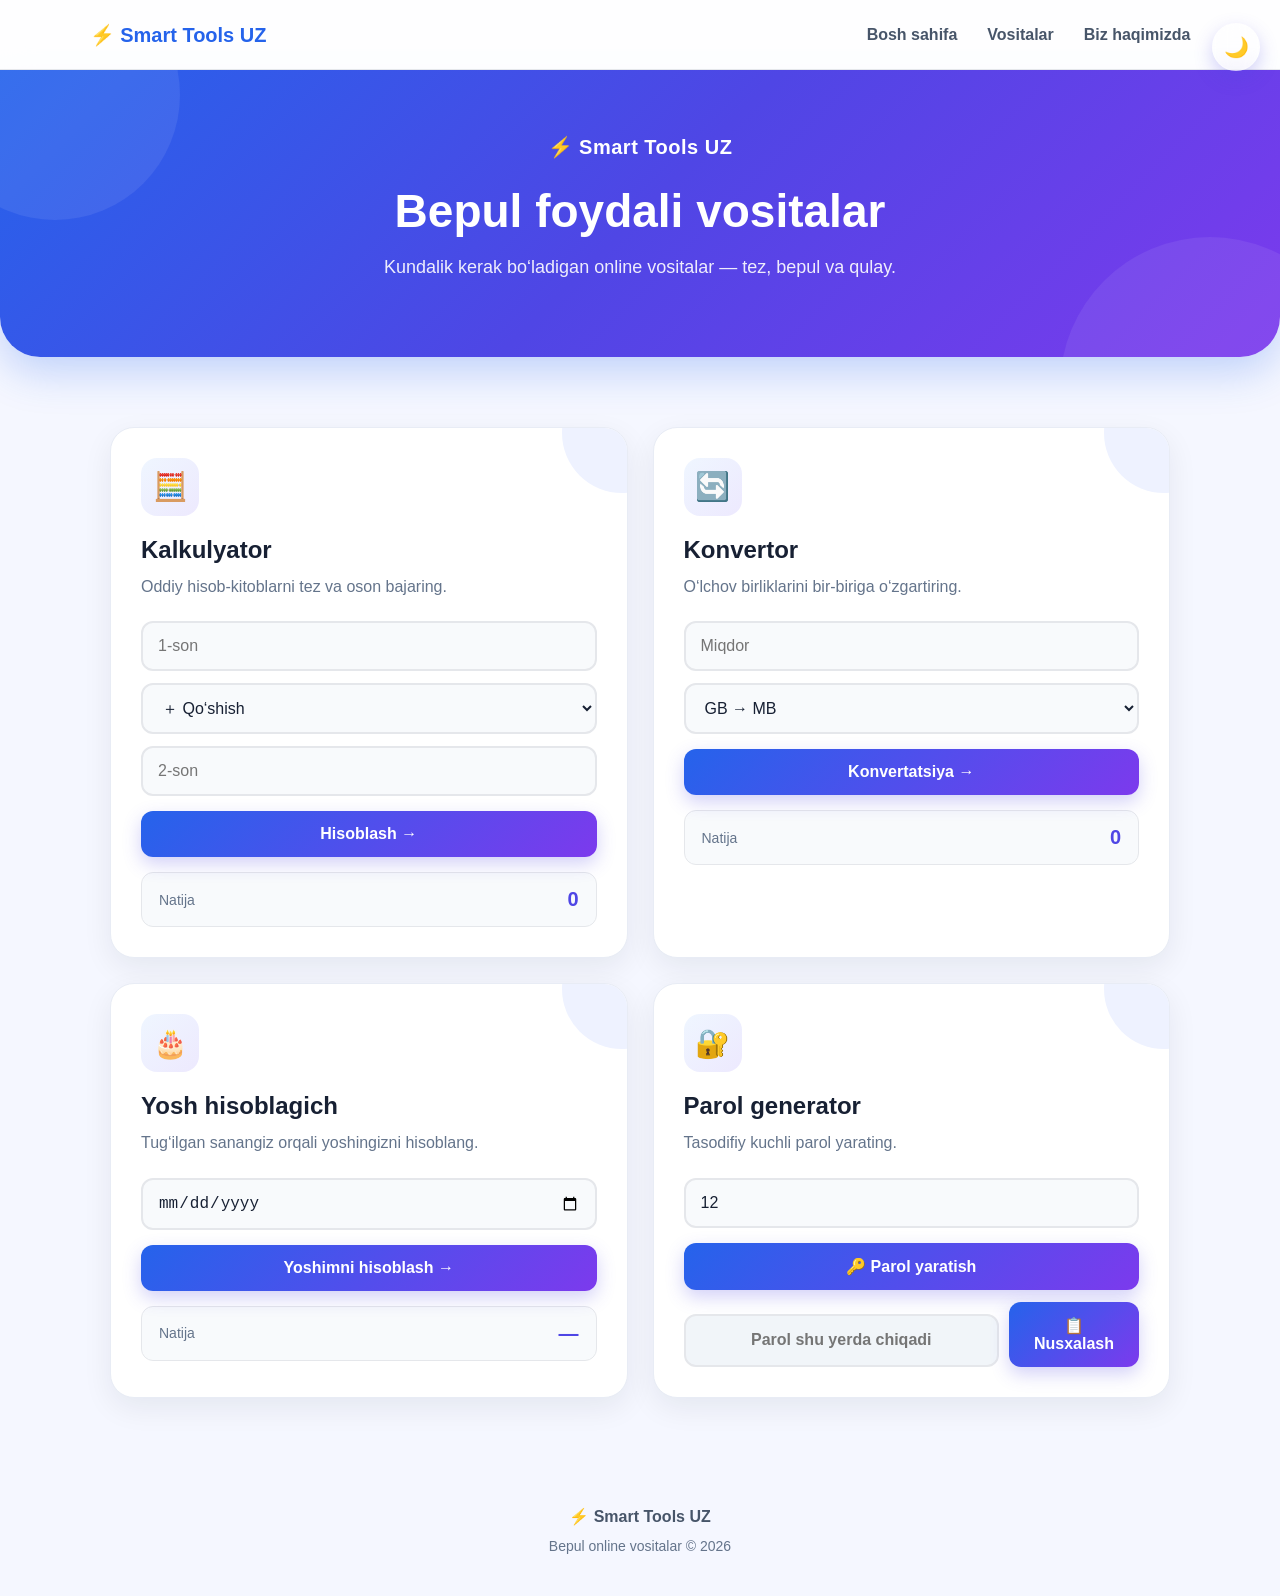
==== index.html @ cfdf9a71 "Add files via upload" ====
<!DOCTYPE html>
<html lang="uz">
<head>
    <meta charset="UTF-8">
    <meta name="viewport" content="width=device-width, initial-scale=1.0">

    <title>Smart Tools UZ — Bepul Online Vositalar</title>
    <meta name="description"
      content="Smart Tools UZ — bepul kalkulyator, konvertor, yosh hisoblagich va parol generatori.">

<meta name="keywords"
      content="kalkulyator, konvertor, yosh hisoblagich, parol generator, online tools, Smart Tools UZ">

<meta name="author"
      content="Smart Tools UZ">

<meta name="robots"
      content="index, follow">

<link rel="canonical"
      href="https://sardorbek29092010-lgtm.github.io/smart-tools-uz/">

    <meta name="description"
          content="Smart Tools UZ — kalkulyator, konvertor, yosh hisoblagich va parol generatori. Barcha bepul vositalar bir joyda.">

    <link rel="stylesheet" href="./style.css">
</head>

<body>
    <button class="theme-btn" onclick="darkMode()">
    🌙
</button>
    <nav class="navbar">
    <div class="nav-logo">⚡ Smart Tools UZ</div>

    <div class="nav-links">
        <a href="#bosh">Bosh sahifa</a>
        <a href="#vositalar">Vositalar</a>
        <a href="#haqida">Biz haqimizda</a>
    </div>
</nav>
    <!-- HEADER -->
    <header id="bosh">
        <div class="header-content">

            <div class="logo">⚡ Smart Tools UZ</div>

            <h1>Bepul foydali vositalar</h1>

            <p>
                Kundalik kerak bo‘ladigan online vositalar —
                tez, bepul va qulay.
            </p>

        </div>
    </header>


    <!-- ASOSIY QISM -->
    <main>

        <section class="tools"  id="vositalar">

            <!-- KALKULYATOR -->
            <div class="tool">

                <div class="tool-icon">🧮</div>

                <h2>Kalkulyator</h2>

                <p>
                    Oddiy hisob-kitoblarni tez va oson bajaring.
                </p>

                <div class="tool-body">

                    <input
                        type="number"
                        id="son1"
                        placeholder="1-son"
                    >

                    <select id="amal">
                        <option value="+">＋ Qo‘shish</option>
                        <option value="-">− Ayirish</option>
                        <option value="*">× Ko‘paytirish</option>
                        <option value="/">÷ Bo‘lish</option>
                    </select>

                    <input
                        type="number"
                        id="son2"
                        placeholder="2-son"
                    >

                    <button onclick="hisobla()">
                        Hisoblash →
                    </button>

                    <div class="result">
                        <span>Natija</span>
                        <strong id="natija">0</strong>
                    </div>

                </div>

            </div>


            <!-- KONVERTOR -->
            <div class="tool">

                <div class="tool-icon">🔄</div>

                <h2>Konvertor</h2>

                <p>
                    O‘lchov birliklarini bir-biriga o‘zgartiring.
                </p>

                <div class="tool-body">

                    <input
                        type="number"
                        id="miqdor"
                        placeholder="Miqdor"
                    >

                    <select id="birlik">
                        <option value="gbmb">GB → MB</option>
                        <option value="mbgb">MB → GB</option>
                        <option value="kggram">KG → Gram</option>
                        <option value="gramkg">Gram → KG</option>
                    </select>

                    <button onclick="konvertor()">
                        Konvertatsiya →
                    </button>

                    <div class="result">
                        <span>Natija</span>
                        <strong id="konvertorNatija">0</strong>
                    </div>

                </div>

            </div>


            <!-- YOSH HISOBLAGICH -->
            <div class="tool">

                <div class="tool-icon">🎂</div>

                <h2>Yosh hisoblagich</h2>

                <p>
                    Tug‘ilgan sanangiz orqali yoshingizni hisoblang.
                </p>

                <div class="tool-body">

                    <input
                        type="date"
                        id="tugilganSana"
                    >

                    <button onclick="yoshHisobla()">
                        Yoshimni hisoblash →
                    </button>

                    <div class="result">
                        <span>Natija</span>
                        <strong id="yoshNatija">—</strong>
                    </div>

                </div>

            </div>


            <!-- PAROL GENERATOR -->
            <div class="tool">

                <div class="tool-icon">🔐</div>

                <h2>Parol generator</h2>

                <p>
                    Tasodifiy kuchli parol yarating.
                </p>

                <div class="tool-body">

                    <input
                        type="number"
                        id="parolUzunligi"
                        value="12"
                        min="6"
                        max="30"
                        placeholder="Parol uzunligi"
                    >

                    <button onclick="parolYarat()">
                        🔑 Parol yaratish
                    </button>

                   <div class="password-box">
    <input
        type="text"
        id="parolNatija"
        readonly
        placeholder="Parol shu yerda chiqadi"
    >

    <button onclick="parolNusxala()">
        📋 Nusxalash
    </button>
</div> 

                </div>

            </div>

        </section>

    </main>


    <!-- FOOTER -->
    <footer id="haqida">

        <p>⚡ Smart Tools UZ</p>

        <span>
            Bepul online vositalar © 2026
        </span>

    </footer>


    <script src="script.js"></script>

</body>
</html>
---- style.css ----
* {
    margin: 0;
    padding: 0;
    box-sizing: border-box;
}

body {
    font-family: Arial, sans-serif;
    background: #f5f7ff;
    color: #172033;
    min-height: 100vh;
}

/* ================= HEADER ================= */

header {
    position: relative;
    overflow: hidden;

    text-align: center;
    padding: 65px 20px 75px;

    color: white;

    background: linear-gradient(
        135deg,
        #2563eb,
        #4f46e5,
        #7c3aed
    );

    border-radius: 0 0 40px 40px;

    box-shadow: 0 15px 40px rgba(37, 99, 235, 0.25);
}

header::before {
    content: "";
    position: absolute;

    width: 250px;
    height: 250px;

    background: rgba(255, 255, 255, 0.08);

    border-radius: 50%;

    top: -100px;
    left: -70px;
}

header::after {
    content: "";
    position: absolute;

    width: 300px;
    height: 300px;

    background: rgba(255, 255, 255, 0.07);

    border-radius: 50%;

    bottom: -180px;
    right: -80px;
}

.header-content {
    position: relative;
    z-index: 2;

    max-width: 800px;
    margin: auto;
}

.logo {
    font-size: 20px;
    font-weight: bold;

    margin-bottom: 25px;

    letter-spacing: 0.5px;
}

header h1 {
    font-size: 46px;
    margin-bottom: 15px;
}

header p {
    font-size: 18px;
    line-height: 1.6;

    opacity: 0.9;
}

/* ================= TOOLS ================= */

.tools {
    max-width: 1100px;

    margin: 50px auto;

    padding: 20px;

    display: grid;

    grid-template-columns: repeat(2, 1fr);

    gap: 25px;
}

/* ================= CARD ================= */

.tool {
    position: relative;

    background: white;

    padding: 30px;

    border-radius: 24px;

    border: 1px solid #e8ecf5;

    box-shadow: 0 10px 30px rgba(15, 23, 42, 0.07);

    transition:
        transform 0.3s ease,
        box-shadow 0.3s ease;

    overflow: hidden;
}

.tool::before {
    content: "";

    position: absolute;

    width: 120px;
    height: 120px;

    background: #eef2ff;

    border-radius: 50%;

    top: -55px;
    right: -55px;

    transition: 0.3s;
}

.tool:hover {
    transform: translateY(-8px);

    box-shadow:
        0 20px 45px rgba(37, 99, 235, 0.14);
}

.tool:hover::before {
    transform: scale(1.5);
}

/* ================= ICON ================= */

.tool-icon {
    position: relative;
    z-index: 2;

    width: 58px;
    height: 58px;

    display: flex;
    align-items: center;
    justify-content: center;

    background: linear-gradient(
        135deg,
        #eff6ff,
        #ede9fe
    );

    border-radius: 16px;

    font-size: 28px;

    margin-bottom: 20px;
}

/* ================= TEXT ================= */

.tool h2 {
    position: relative;
    z-index: 2;

    font-size: 24px;

    margin-bottom: 10px;
}

.tool p {
    position: relative;
    z-index: 2;

    color: #64748b;

    line-height: 1.6;

    margin-bottom: 22px;
}

/* ================= INPUT ================= */

.tool-body {
    position: relative;
    z-index: 2;
}

input,
select {
    width: 100%;

    padding: 14px 15px;

    margin-bottom: 12px;

    border: 2px solid #e5e7eb;

    border-radius: 12px;

    background: #f8fafc;

    color: #172033;

    font-size: 16px;

    outline: none;

    transition: 0.2s;
}

input:hover,
select:hover {
    border-color: #c7d2fe;
}

input:focus,
select:focus {
    background: white;

    border-color: #4f46e5;

    box-shadow:
        0 0 0 4px rgba(79, 70, 229, 0.1);
}

/* ================= BUTTON ================= */

button {
    width: 100%;

    border: none;

    padding: 14px 20px;

    margin-top: 3px;

    border-radius: 12px;

    background: linear-gradient(
        135deg,
        #2563eb,
        #7c3aed
    );

    color: white;

    font-size: 16px;

    font-weight: bold;

    cursor: pointer;

    box-shadow:
        0 7px 18px rgba(79, 70, 229, 0.25);

    transition: 0.2s;
}

button:hover {
    transform: translateY(-2px);

    box-shadow:
        0 10px 25px rgba(79, 70, 229, 0.35);
}

button:active {
    transform: scale(0.98);
}

/* ================= RESULT ================= */

.result {
    display: flex;

    align-items: center;
    justify-content: space-between;

    margin-top: 15px;

    padding: 15px 17px;

    background: #f8fafc;

    border: 1px solid #e5e7eb;

    border-radius: 12px;
}

.result span {
    color: #64748b;

    font-size: 14px;
}

.result strong {
    color: #4f46e5;

    font-size: 20px;

    word-break: break-word;
}

/* ================= PASSWORD ================= */

#parolNatija {
    margin-top: 12px;

    background: #f1f5f9;

    font-weight: bold;

    color: #4f46e5;

    text-align: center;
}

/* ================= FOOTER ================= */

footer {
    text-align: center;

    padding: 35px 20px;

    color: #64748b;

    line-height: 1.8;
}

footer p {
    font-weight: bold;

    color: #475569;
}

footer span {
    font-size: 14px;
}

/* ================= MOBILE ================= */

@media (max-width: 700px) {

    header {
        padding: 50px 18px 60px;

        border-radius: 0 0 30px 30px;
    }

    header h1 {
        font-size: 31px;
    }

    header p {
        font-size: 16px;
    }

    .logo {
        font-size: 18px;
    }

    .tools {
        grid-template-columns: 1fr;

        margin: 25px auto;

        padding: 12px;

        gap: 18px;
    }

    .tool {
        padding: 23px;

        border-radius: 20px;
    }

    .tool h2 {
        font-size: 21px;
    }

    .tool-icon {
        width: 52px;
        height: 52px;

        font-size: 25px;
    }

    footer {
        padding: 25px 15px;
    }
}

/* ================= SMALL PHONE ================= */

@media (max-width: 400px) {

    header h1 {
        font-size: 27px;
    }

    header p {
        font-size: 15px;
    }

    .tool {
        padding: 19px;
    }
}

/* 🌙 DARK MODE */

.theme-btn {
    position: fixed;
    top: 20px;
    right: 20px;

    width: 48px;
    height: 48px;

    padding: 0;

    border-radius: 50%;

    background: rgba(255, 255, 255, 0.2);

    backdrop-filter: blur(10px);

    border: 1px solid rgba(255, 255, 255, 0.3);

    font-size: 20px;

    z-index: 1000;
}

.theme-btn:hover {
    transform: rotate(15deg) scale(1.05);
}

body.dark {
    background: #0f172a;
    color: #f8fafc;
}

body.dark .tool {
    background: #1e293b;
    border-color: #334155;
}

body.dark .tool p {
    color: #94a3b8;
}

body.dark input,
body.dark select {
    background: #0f172a;
    color: white;
    border-color: #475569;
}

body.dark .result {
    background: #0f172a;
    border-color: #334155;
}

body.dark footer {
    color: #94a3b8;
}

body.dark footer p {
    color: #cbd5e1;
}


.password-box {
    display: flex;
    gap: 10px;
    margin-top: 12px;
}

.password-box input {
    margin-bottom: 0;
}

.password-box button {
    width: auto;
    min-width: 130px;
    margin-top: 0;
}

@media (max-width: 600px) {
    .password-box {
        flex-direction: column;
    }

    .password-box button {
        width: 100%;
    }
}


/* ================= NAVBAR ================= */

.navbar {
    position: sticky;
    top: 0;
    z-index: 999;

    height: 70px;

    display: flex;
    align-items: center;
    justify-content: space-between;

    padding: 0 7%;

    background: rgba(255, 255, 255, 0.85);

    backdrop-filter: blur(15px);

    border-bottom: 1px solid #e5e7eb;
}

.nav-logo {
    font-size: 20px;
    font-weight: bold;

    color: #2563eb;
}

.nav-links {
    display: flex;
    gap: 30px;
}

.nav-links a {
    color: #475569;

    text-decoration: none;

    font-weight: 600;

    transition: 0.2s;
}

.nav-links a:hover {
    color: #4f46e5;
}

/* DARK NAVBAR */

body.dark .navbar {
    background: rgba(15, 23, 42, 0.9);

    border-color: #334155;
}

body.dark .nav-links a {
    color: #cbd5e1;
}

body.dark .nav-links a:hover {
    color: white;
}

/* 📱 TELEFON */

@media (max-width: 600px) {

    .navbar {
        height: auto;

        padding: 15px;

        flex-direction: column;

        gap: 12px;
    }

    .nav-links {
        width: 100%;

        justify-content: center;

        gap: 15px;
    }

    .nav-links a {
        font-size: 13px;
    }
}
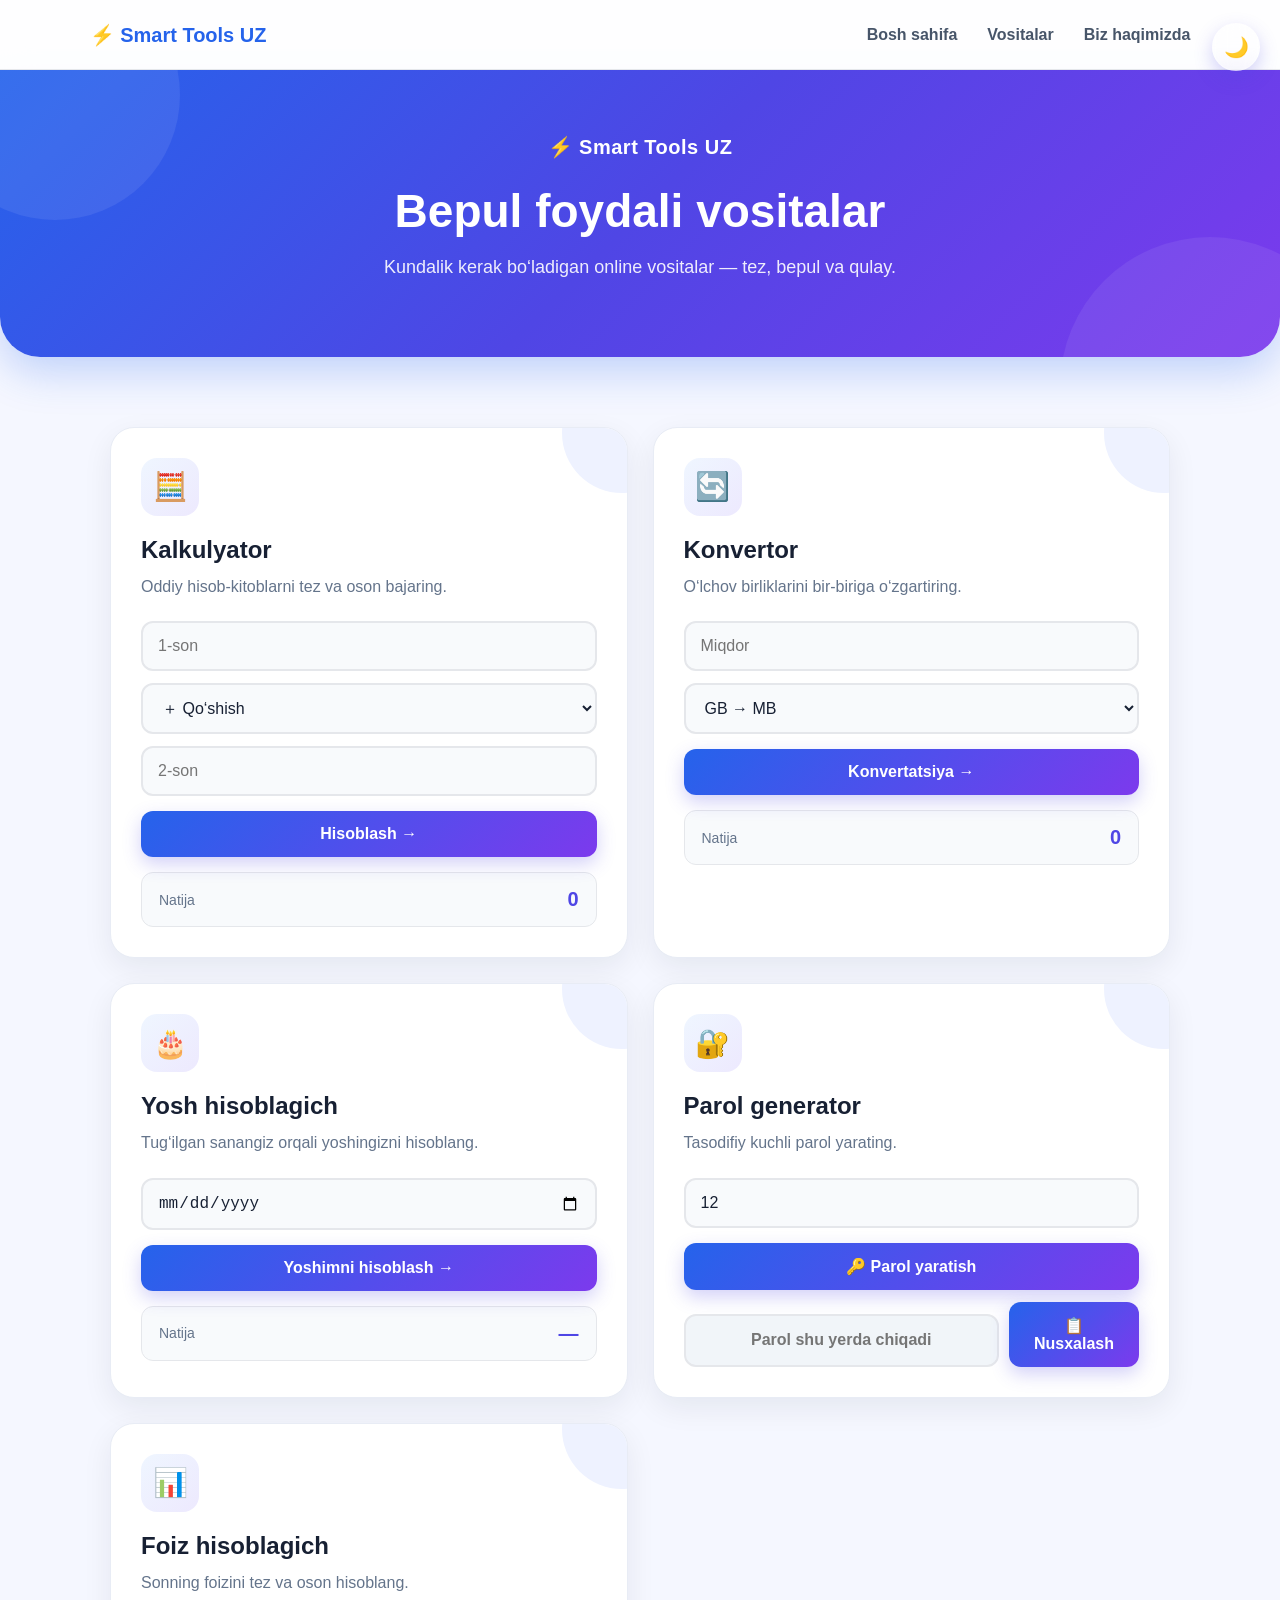
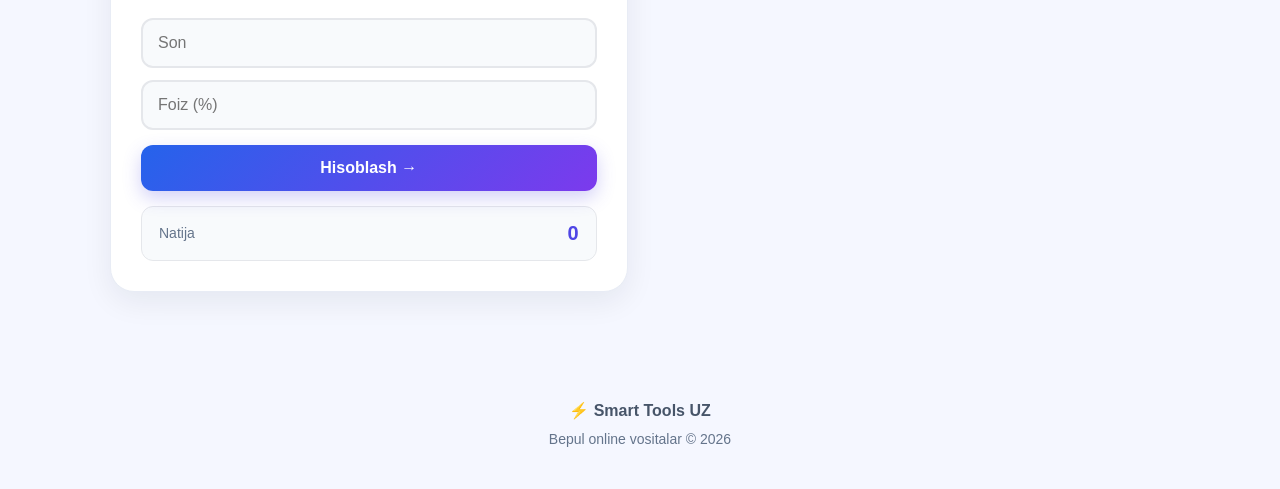
==== commit 3dcb4cfe: "Add files via upload" ====
--- a/index.html
+++ b/index.html
@@ -221,6 +221,43 @@
                 </div>
 
             </div>
+         <!-- FOIZ HISOBLAGICH -->
+<div class="tool">
+
+    <div class="tool-icon">📊</div>
+
+    <h2>Foiz hisoblagich</h2>
+
+    <p>
+        Sonning foizini tez va oson hisoblang.
+    </p>
+
+    <div class="tool-body">
+
+        <input
+            type="number"
+            id="foizSon"
+            placeholder="Son"
+        >
+
+        <input
+            type="number"
+            id="foizMiqdor"
+            placeholder="Foiz (%)"
+        >
+
+        <button onclick="foizHisobla()">
+            Hisoblash →
+        </button>
+
+        <div class="result">
+            <span>Natija</span>
+            <strong id="foizNatija">0</strong>
+        </div>
+
+    </div>
+
+</div>   
 
         </section>
 
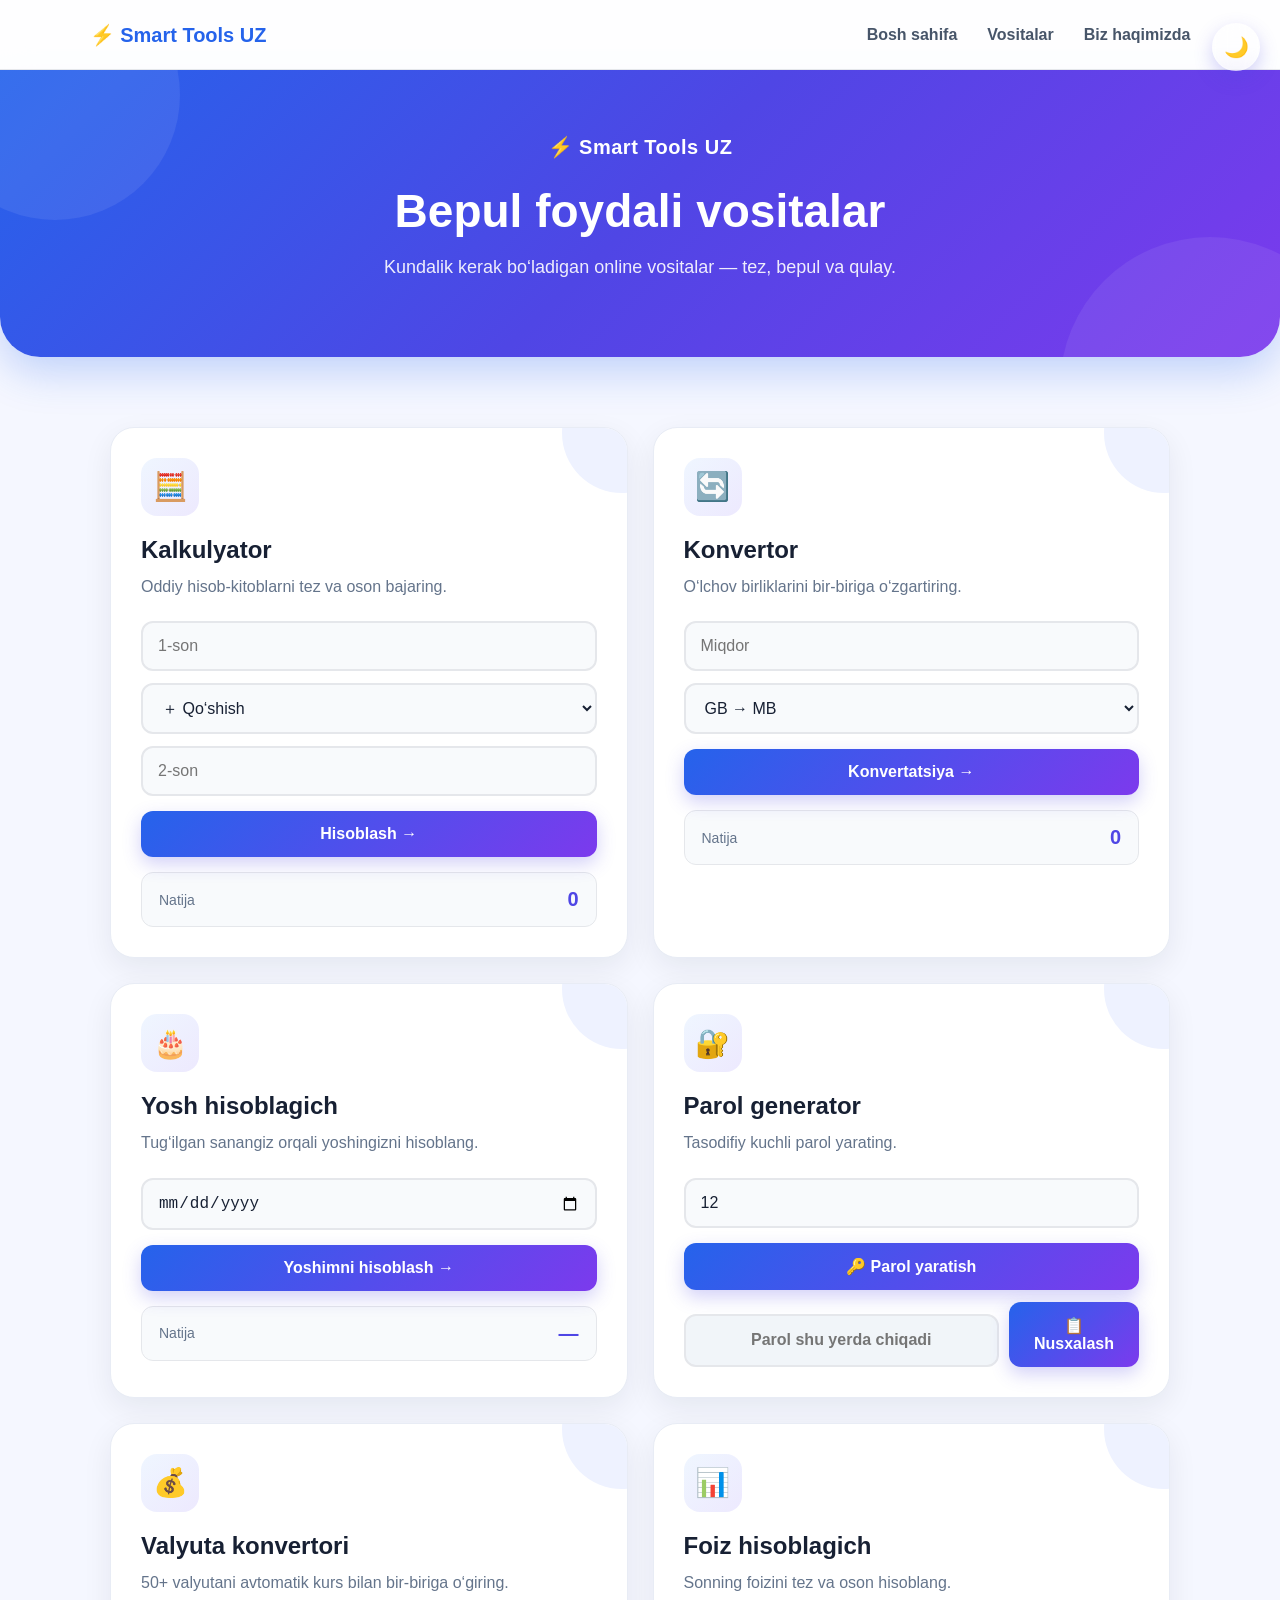
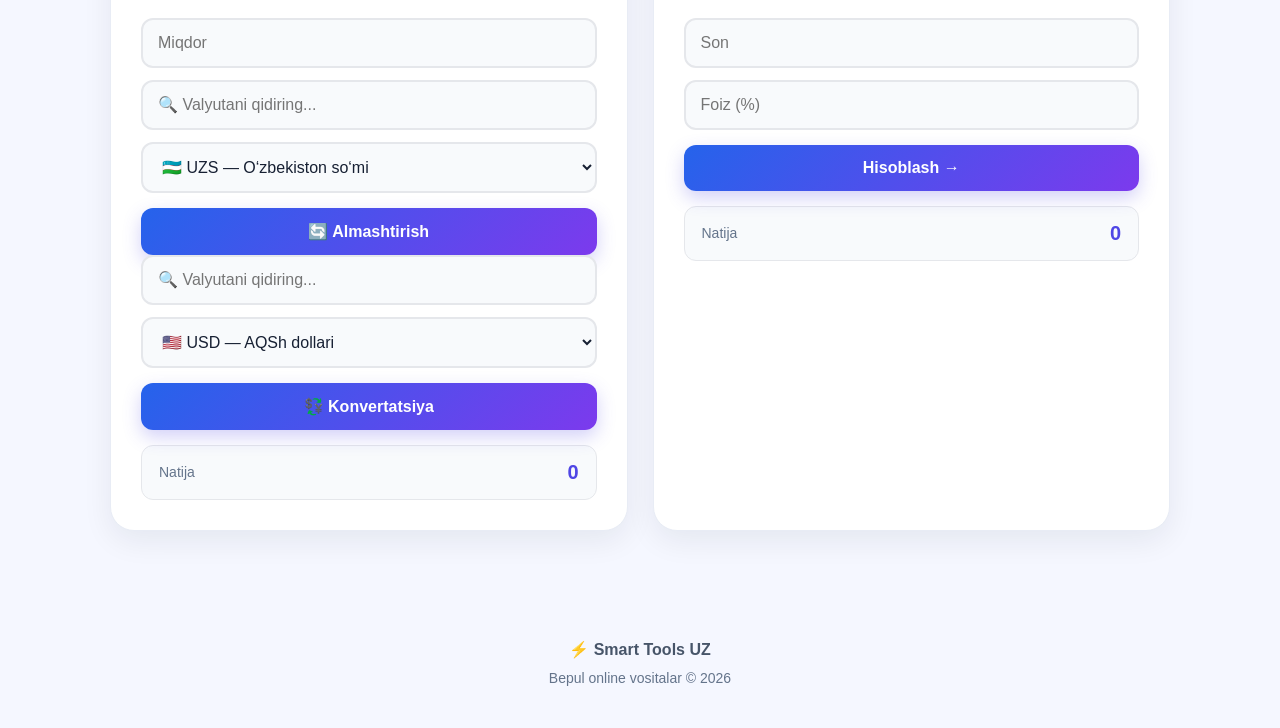
==== commit 55ad3098: "Add files via upload" ====
--- a/index.html
+++ b/index.html
@@ -221,6 +221,200 @@
                 </div>
 
             </div>
+            <!-- 💰 VALYUTA KONVERTORI -->
+<div class="tool">
+
+    <div class="tool-icon">💰</div>
+
+    <h2>Valyuta konvertori</h2>
+
+    <p>
+        50+ valyutani avtomatik kurs bilan bir-biriga o‘giring.
+    </p>
+
+    <div class="tool-body">
+
+        <!-- MIQDOR -->
+        <input
+            type="number"
+            id="valyutaMiqdor"
+            placeholder="Miqdor"
+            min="0"
+            step="any"
+        >
+
+        <!-- QIDIRUV: 1-VALYUTA -->
+        <input
+            type="text"
+            id="fromSearch"
+            placeholder="🔍 Valyutani qidiring..."
+            autocomplete="off"
+            oninput="valyutaQidir('fromSearch', 'valyutaFrom')"
+        >
+
+        <!-- 1-VALYUTA -->
+        <select id="valyutaFrom">
+
+            <option value="UZS">🇺🇿 UZS — O‘zbekiston so‘mi</option>
+            <option value="USD">🇺🇸 USD — AQSh dollari</option>
+            <option value="EUR">🇪🇺 EUR — Yevro</option>
+            <option value="RUB">🇷🇺 RUB — Rossiya rubli</option>
+            <option value="GBP">🇬🇧 GBP — Britaniya funti</option>
+            <option value="CNY">🇨🇳 CNY — Xitoy yuani</option>
+            <option value="JPY">🇯🇵 JPY — Yaponiya iyenasi</option>
+            <option value="KRW">🇰🇷 KRW — Janubiy Koreya voni</option>
+            <option value="KZT">🇰🇿 KZT — Qozog‘iston tengesi</option>
+            <option value="TRY">🇹🇷 TRY — Turkiya lirasi</option>
+            <option value="AED">🇦🇪 AED — BAA dirhami</option>
+            <option value="SAR">🇸🇦 SAR — Saudiya riyali</option>
+            <option value="INR">🇮🇳 INR — Hindiston rupiyasi</option>
+            <option value="PKR">🇵🇰 PKR — Pokiston rupiyasi</option>
+            <option value="CAD">🇨🇦 CAD — Kanada dollari</option>
+            <option value="AUD">🇦🇺 AUD — Avstraliya dollari</option>
+            <option value="NZD">🇳🇿 NZD — Yangi Zelandiya dollari</option>
+            <option value="CHF">🇨🇭 CHF — Shveytsariya franki</option>
+            <option value="SEK">🇸🇪 SEK — Shvetsiya kronasi</option>
+            <option value="NOK">🇳🇴 NOK — Norvegiya kronasi</option>
+            <option value="DKK">🇩🇰 DKK — Daniya kronasi</option>
+            <option value="PLN">🇵🇱 PLN — Polsha zlotisi</option>
+            <option value="CZK">🇨🇿 CZK — Chex kronasi</option>
+            <option value="HUF">🇭🇺 HUF — Vengriya forinti</option>
+            <option value="RON">🇷🇴 RON — Ruminiya leyi</option>
+            <option value="BGN">🇧🇬 BGN — Bolgariya levi</option>
+            <option value="UAH">🇺🇦 UAH — Ukraina grivnasi</option>
+            <option value="GEL">🇬🇪 GEL — Gruziya larisi</option>
+            <option value="AZN">🇦🇿 AZN — Ozarbayjon manati</option>
+            <option value="AMD">🇦🇲 AMD — Armaniston drami</option>
+            <option value="ILS">🇮🇱 ILS — Isroil shekeli</option>
+            <option value="EGP">🇪🇬 EGP — Misr funti</option>
+            <option value="ZAR">🇿🇦 ZAR — Janubiy Afrika randi</option>
+            <option value="BRL">🇧🇷 BRL — Braziliya reali</option>
+            <option value="MXN">🇲🇽 MXN — Meksika pesosi</option>
+            <option value="ARS">🇦🇷 ARS — Argentina pesosi</option>
+            <option value="CLP">🇨🇱 CLP — Chili pesosi</option>
+            <option value="COP">🇨🇴 COP — Kolumbiya pesosi</option>
+            <option value="PEN">🇵🇪 PEN — Peru soli</option>
+            <option value="ISK">🇮🇸 ISK — Islandiya kronasi</option>
+            <option value="RSD">🇷🇸 RSD — Serbiya dinori</option>
+            <option value="BAM">🇧🇦 BAM — Bosniya markasi</option>
+            <option value="MAD">🇲🇦 MAD — Marokash dirhami</option>
+            <option value="TND">🇹🇳 TND — Tunis dinori</option>
+            <option value="DZD">🇩🇿 DZD — Jazoir dinori</option>
+            <option value="NGN">🇳🇬 NGN — Nigeriya nayrasi</option>
+            <option value="KES">🇰🇪 KES — Keniya shillingi</option>
+            <option value="THB">🇹🇭 THB — Tailand bati</option>
+            <option value="VND">🇻🇳 VND — Vetnam dongi</option>
+            <option value="MYR">🇲🇾 MYR — Malayziya ringgiti</option>
+            <option value="SGD">🇸🇬 SGD — Singapur dollari</option>
+            <option value="HKD">🇭🇰 HKD — Gonkong dollari</option>
+            <option value="PHP">🇵🇭 PHP — Filippin pesosi</option>
+            <option value="IDR">🇮🇩 IDR — Indoneziya rupiyasi</option>
+
+        </select>
+
+
+        <!-- ALMASHTIRISH -->
+        <button
+            type="button"
+            onclick="valyutaAlmashtir()"
+        >
+            🔄 Almashtirish
+        </button>
+
+
+        <!-- QIDIRUV: 2-VALYUTA -->
+        <input
+            type="text"
+            id="toSearch"
+            placeholder="🔍 Valyutani qidiring..."
+            autocomplete="off"
+            oninput="valyutaQidir('toSearch', 'valyutaTo')"
+        >
+
+        <!-- 2-VALYUTA -->
+        <select id="valyutaTo">
+
+            <option value="UZS">🇺🇿 UZS — O‘zbekiston so‘mi</option>
+            <option value="USD" selected>🇺🇸 USD — AQSh dollari</option>
+            <option value="EUR">🇪🇺 EUR — Yevro</option>
+            <option value="RUB">🇷🇺 RUB — Rossiya rubli</option>
+            <option value="GBP">🇬🇧 GBP — Britaniya funti</option>
+            <option value="CNY">🇨🇳 CNY — Xitoy yuani</option>
+            <option value="JPY">🇯🇵 JPY — Yaponiya iyenasi</option>
+            <option value="KRW">🇰🇷 KRW — Janubiy Koreya voni</option>
+            <option value="KZT">🇰🇿 KZT — Qozog‘iston tengesi</option>
+            <option value="TRY">🇹🇷 TRY — Turkiya lirasi</option>
+            <option value="AED">🇦🇪 AED — BAA dirhami</option>
+            <option value="SAR">🇸🇦 SAR — Saudiya riyali</option>
+            <option value="INR">🇮🇳 INR — Hindiston rupiyasi</option>
+            <option value="PKR">🇵🇰 PKR — Pokiston rupiyasi</option>
+            <option value="CAD">🇨🇦 CAD — Kanada dollari</option>
+            <option value="AUD">🇦🇺 AUD — Avstraliya dollari</option>
+            <option value="NZD">🇳🇿 NZD — Yangi Zelandiya dollari</option>
+            <option value="CHF">🇨🇭 CHF — Shveytsariya franki</option>
+            <option value="SEK">🇸🇪 SEK — Shvetsiya kronasi</option>
+            <option value="NOK">🇳🇴 NOK — Norvegiya kronasi</option>
+            <option value="DKK">🇩🇰 DKK — Daniya kronasi</option>
+            <option value="PLN">🇵🇱 PLN — Polsha zlotisi</option>
+            <option value="CZK">🇨🇿 CZK — Chex kronasi</option>
+            <option value="HUF">🇭🇺 HUF — Vengriya forinti</option>
+            <option value="RON">🇷🇴 RON — Ruminiya leyi</option>
+            <option value="BGN">🇧🇬 BGN — Bolgariya levi</option>
+            <option value="UAH">🇺🇦 UAH — Ukraina grivnasi</option>
+            <option value="GEL">🇬🇪 GEL — Gruziya larisi</option>
+            <option value="AZN">🇦🇿 AZN — Ozarbayjon manati</option>
+            <option value="AMD">🇦🇲 AMD — Armaniston drami</option>
+            <option value="ILS">🇮🇱 ILS — Isroil shekeli</option>
+            <option value="EGP">🇪🇬 EGP — Misr funti</option>
+            <option value="ZAR">🇿🇦 ZAR — Janubiy Afrika randi</option>
+            <option value="BRL">🇧🇷 BRL — Braziliya reali</option>
+            <option value="MXN">🇲🇽 MXN — Meksika pesosi</option>
+            <option value="ARS">🇦🇷 ARS — Argentina pesosi</option>
+            <option value="CLP">🇨🇱 CLP — Chili pesosi</option>
+            <option value="COP">🇨🇴 COP — Kolumbiya pesosi</option>
+            <option value="PEN">🇵🇪 PEN — Peru soli</option>
+            <option value="ISK">🇮🇸 ISK — Islandiya kronasi</option>
+            <option value="RSD">🇷🇸 RSD — Serbiya dinori</option>
+            <option value="BAM">🇧🇦 BAM — Bosniya markasi</option>
+            <option value="MAD">🇲🇦 MAD — Marokash dirhami</option>
+            <option value="TND">🇹🇳 TND — Tunis dinori</option>
+            <option value="DZD">🇩🇿 DZD — Jazoir dinori</option>
+            <option value="NGN">🇳🇬 NGN — Nigeriya nayrasi</option>
+            <option value="KES">🇰🇪 KES — Keniya shillingi</option>
+            <option value="THB">🇹🇭 THB — Tailand bati</option>
+            <option value="VND">🇻🇳 VND — Vetnam dongi</option>
+            <option value="MYR">🇲🇾 MYR — Malayziya ringgiti</option>
+            <option value="SGD">🇸🇬 SGD — Singapur dollari</option>
+            <option value="HKD">🇭🇰 HKD — Gonkong dollari</option>
+            <option value="PHP">🇵🇭 PHP — Filippin pesosi</option>
+            <option value="IDR">🇮🇩 IDR — Indoneziya rupiyasi</option>
+
+        </select>
+
+
+        <!-- HISOBLASH -->
+        <button
+            type="button"
+            onclick="valyutaHisobla()"
+        >
+            💱 Konvertatsiya
+        </button>
+
+
+        <!-- NATIJA -->
+        <div class="result">
+
+            <span>Natija</span>
+
+            <strong id="valyutaNatija">
+                0
+            </strong>
+
+        </div>
+
+    </div>
+
+</div>
          <!-- FOIZ HISOBLAGICH -->
 <div class="tool">
 
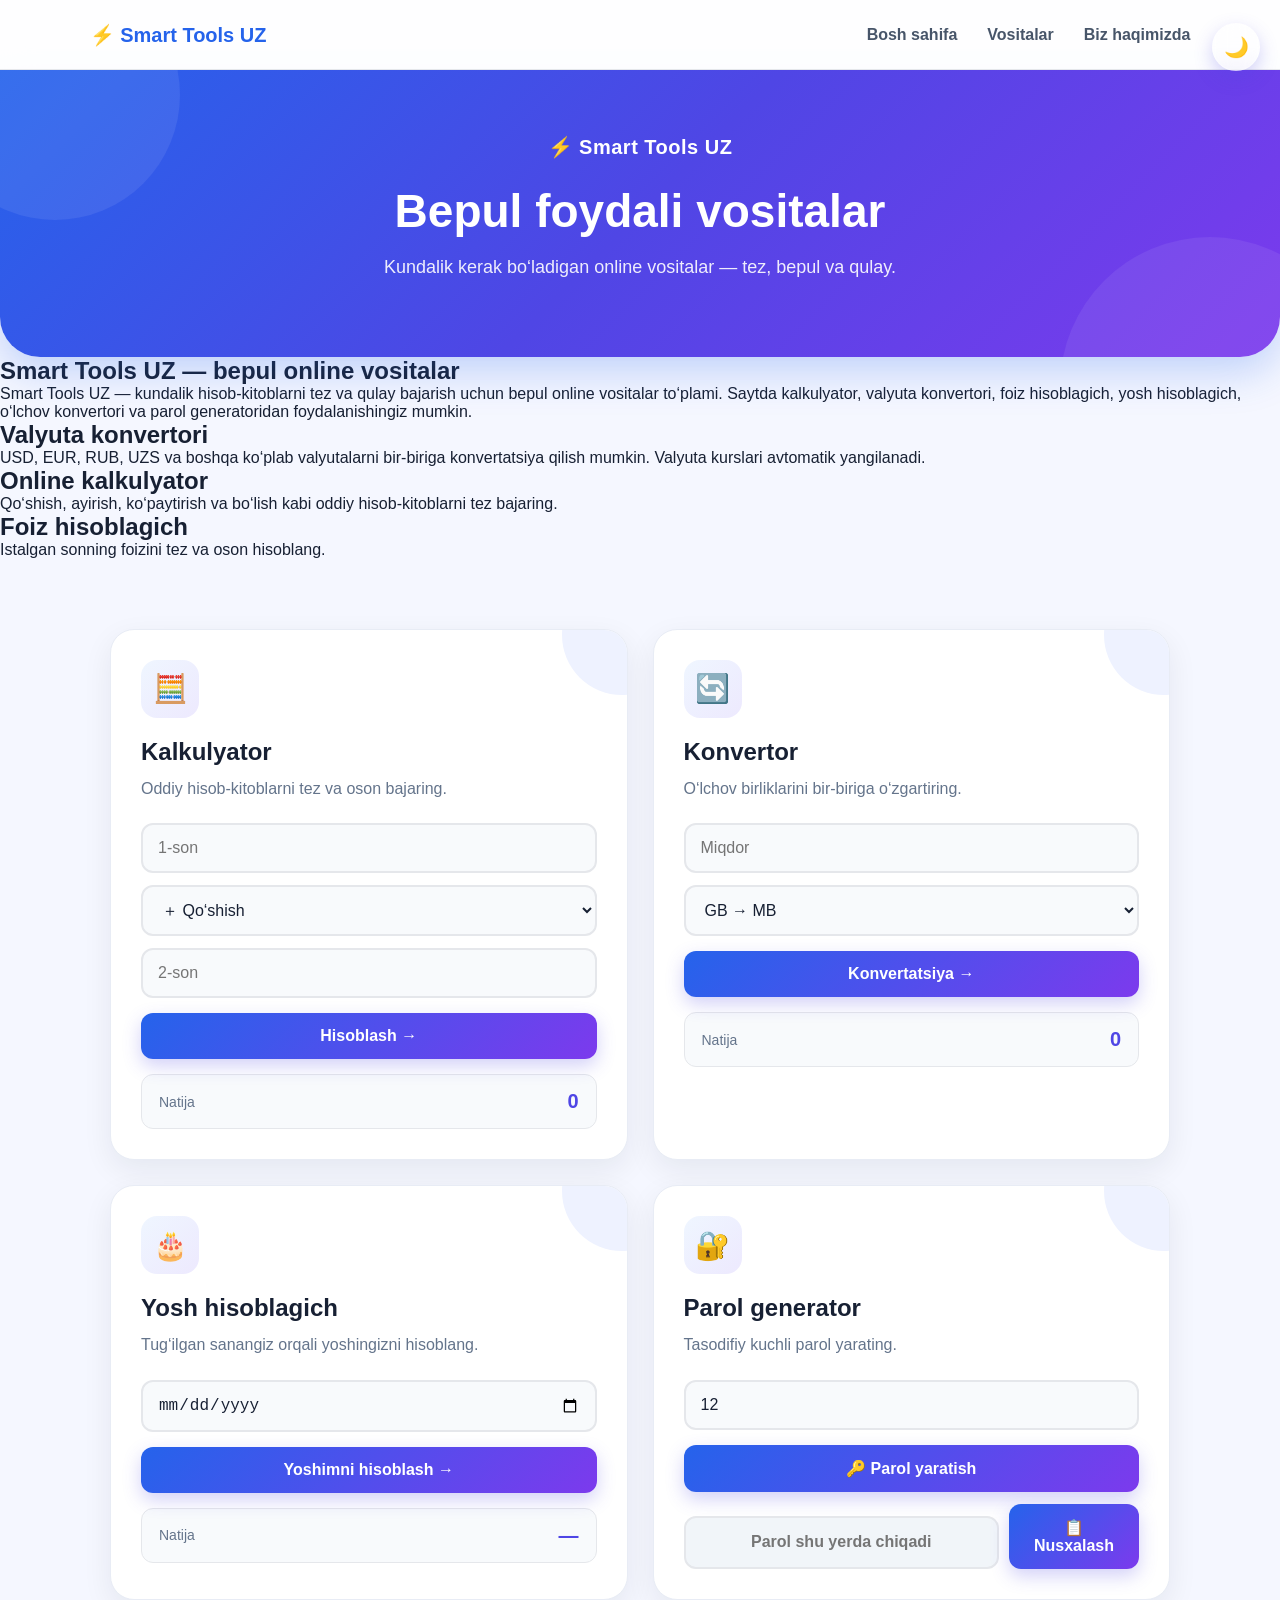
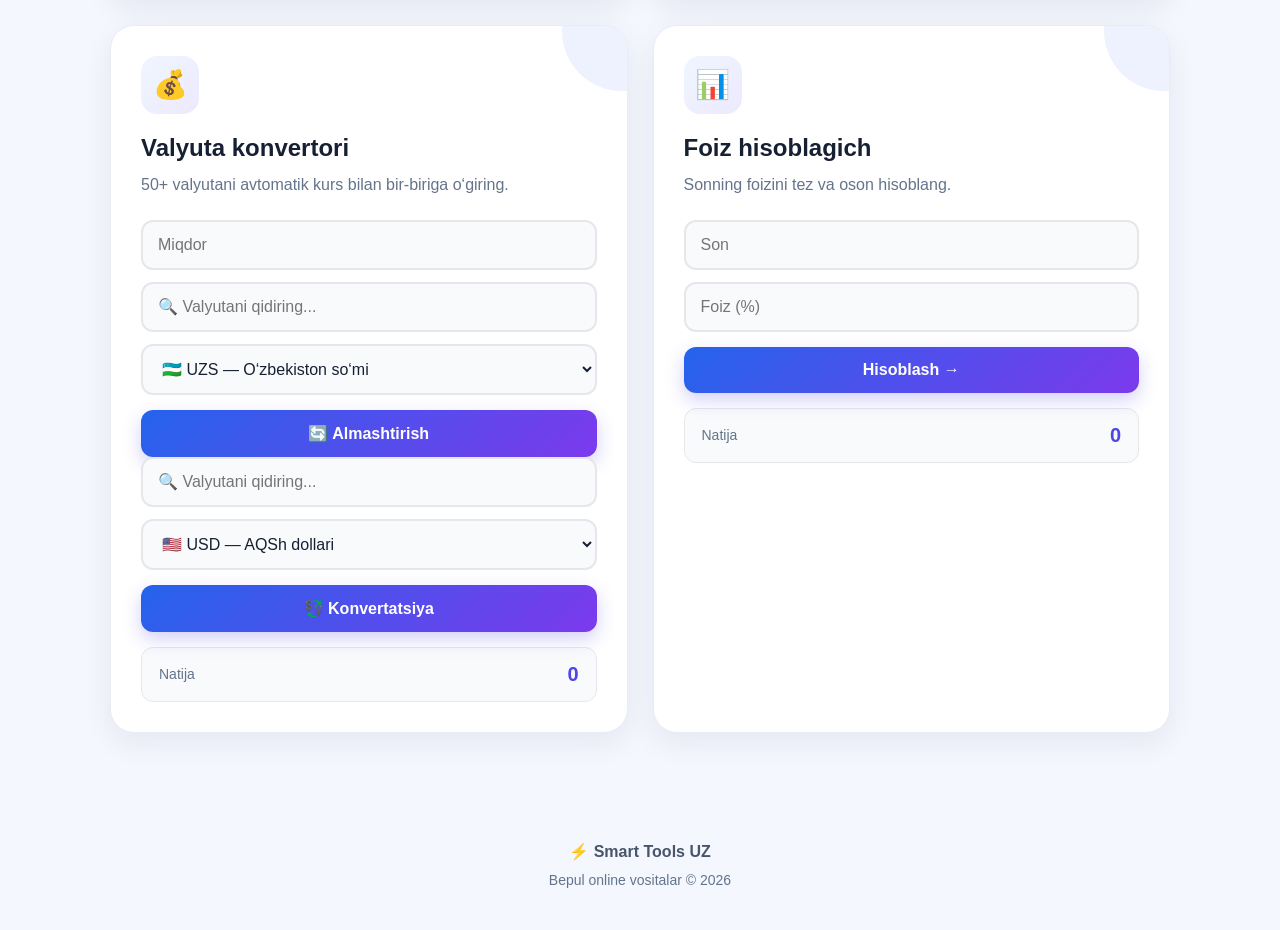
==== commit 3bc31541: "Add files via upload" ====
--- a/index.html
+++ b/index.html
@@ -1,30 +1,50 @@
 <!DOCTYPE html>
 <html lang="uz">
 <head>
+
+    <!-- Google Analytics 4 -->
+    <script async src="https://www.googletagmanager.com/gtag/js?id=G-W0XNLVGJKD"></script>
+    <script>
+        window.dataLayer = window.dataLayer || [];
+        function gtag(){dataLayer.push(arguments);}
+        gtag('js', new Date());
+
+        gtag('config', 'G-W0XNLVGJKD');
+    </script>
+
     <meta charset="UTF-8">
     <meta name="viewport" content="width=device-width, initial-scale=1.0">
 
-    <title>Smart Tools UZ — Bepul Online Vositalar</title>
+    <title>Smart Tools UZ — Bepul Online Kalkulyator va Konvertorlar</title>
+
     <meta name="description"
-      content="Smart Tools UZ — bepul kalkulyator, konvertor, yosh hisoblagich va parol generatori.">
-
-<meta name="keywords"
-      content="kalkulyator, konvertor, yosh hisoblagich, parol generator, online tools, Smart Tools UZ">
-
-<meta name="author"
-      content="Smart Tools UZ">
-
-<meta name="robots"
-      content="index, follow">
-
-<link rel="canonical"
-      href="https://sardorbek29092010-lgtm.github.io/smart-tools-uz/">
-
-    <meta name="description"
-          content="Smart Tools UZ — kalkulyator, konvertor, yosh hisoblagich va parol generatori. Barcha bepul vositalar bir joyda.">
+        content="Smart Tools UZ — bepul online kalkulyator, foiz hisoblagich, valyuta konvertori, yosh hisoblagich, o‘lchov konvertori va parol generatori.">
+
+    
+
+    <meta name="author" content="Smart Tools UZ">
+
+    <meta name="robots" content="index, follow">
+
+    <link rel="canonical"
+        href="https://sardorbek29092010-lgtm.github.io/smart-tools-uz/">
+
+    <!-- Open Graph -->
+    <meta property="og:title"
+        content="Smart Tools UZ — Bepul Online Vositalar">
+
+    <meta property="og:description"
+        content="Kalkulyator, foiz hisoblagich, valyuta konvertori, yosh hisoblagich va boshqa bepul online vositalar.">
+
+    <meta property="og:type" content="website">
+
+    <meta property="og:url"
+        content="https://sardorbek29092010-lgtm.github.io/smart-tools-uz/">
 
     <link rel="stylesheet" href="./style.css">
+
 </head>
+
 
 <body>
     <button class="theme-btn" onclick="darkMode()">
@@ -58,7 +78,37 @@
 
     <!-- ASOSIY QISM -->
     <main>
-
+       <section class="seo-text">
+    <h2>Smart Tools UZ — bepul online vositalar</h2>
+
+    <p>
+        Smart Tools UZ — kundalik hisob-kitoblarni tez va qulay bajarish
+        uchun bepul online vositalar to‘plami. Saytda kalkulyator,
+        valyuta konvertori, foiz hisoblagich, yosh hisoblagich,
+        o‘lchov konvertori va parol generatoridan foydalanishingiz mumkin.
+    </p>
+
+    <h2>Valyuta konvertori</h2>
+
+    <p>
+        USD, EUR, RUB, UZS va boshqa ko‘plab valyutalarni bir-biriga
+        konvertatsiya qilish mumkin. Valyuta kurslari avtomatik
+        yangilanadi.
+    </p>
+
+    <h2>Online kalkulyator</h2>
+
+    <p>
+        Qo‘shish, ayirish, ko‘paytirish va bo‘lish kabi oddiy
+        hisob-kitoblarni tez bajaring.
+    </p>
+
+    <h2>Foiz hisoblagich</h2>
+
+    <p>
+        Istalgan sonning foizini tez va oson hisoblang.
+    </p>
+</section>
         <section class="tools"  id="vositalar">
 
             <!-- KALKULYATOR -->
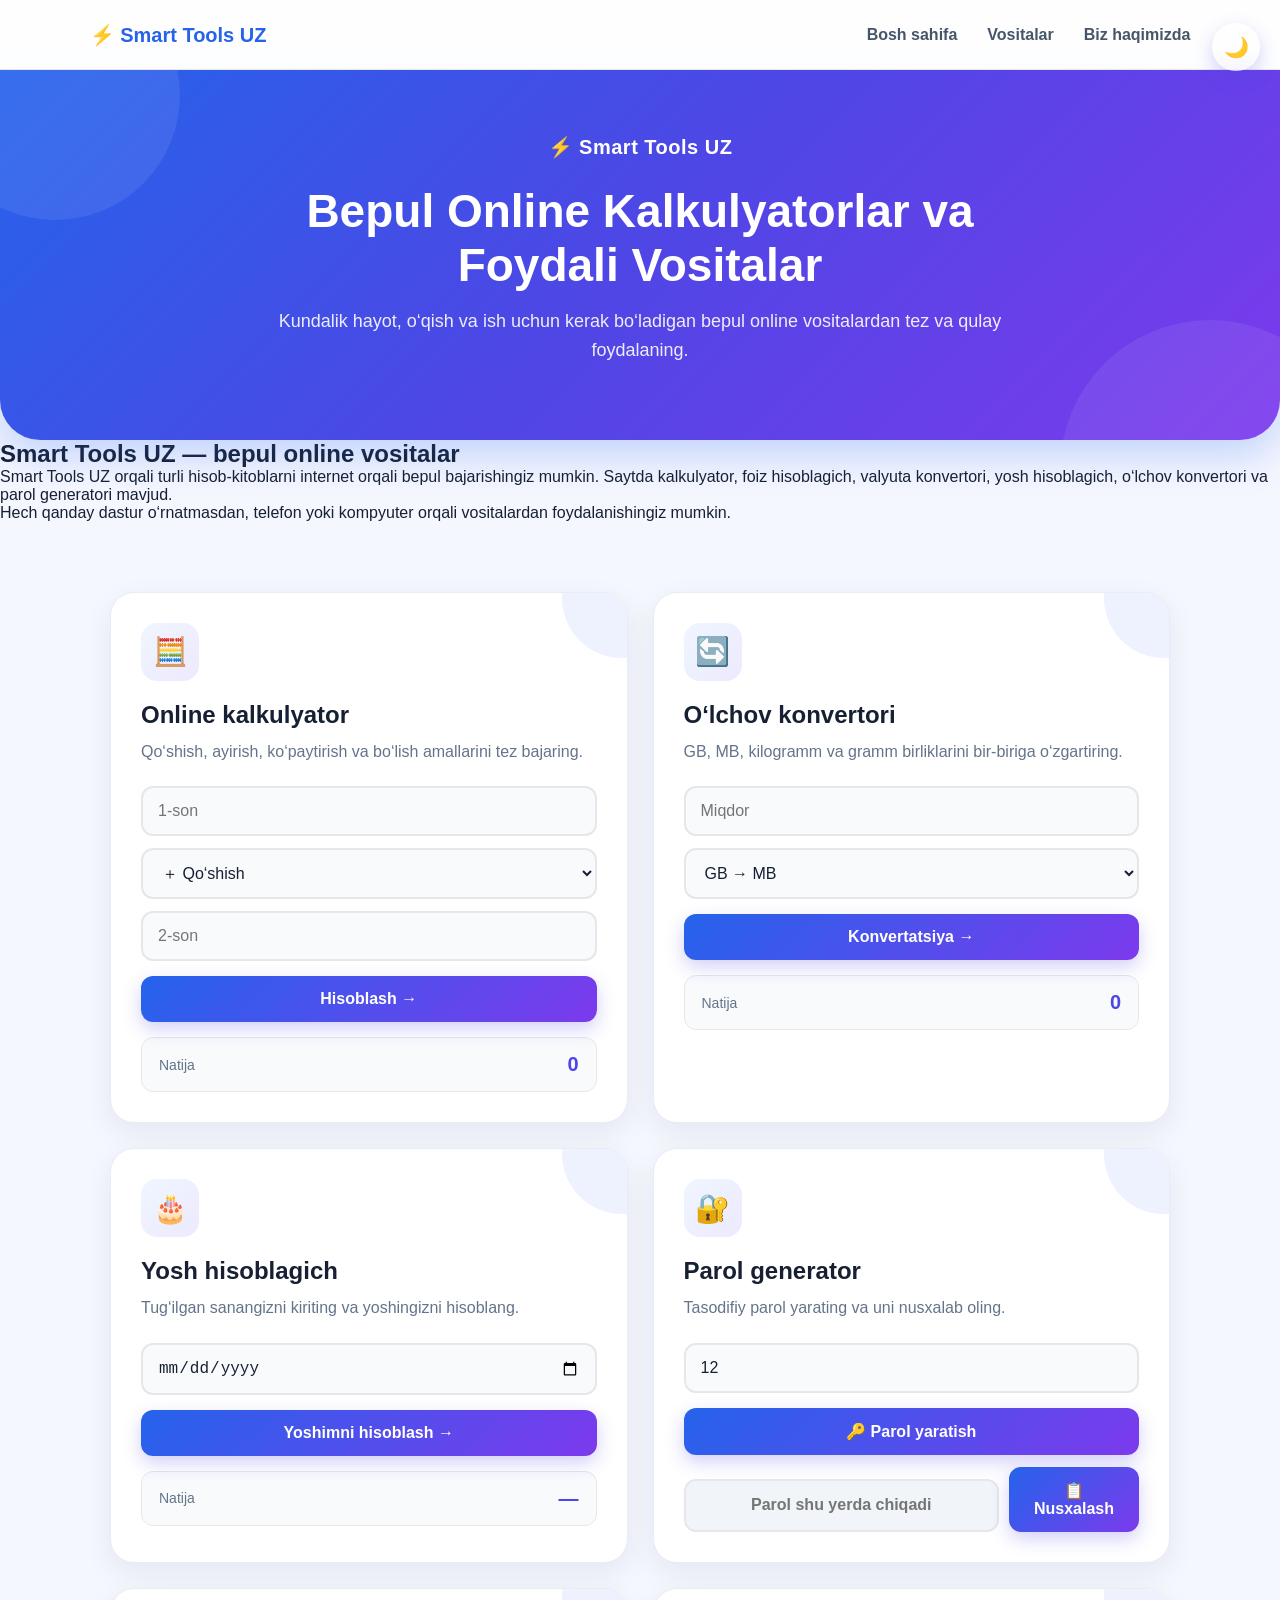
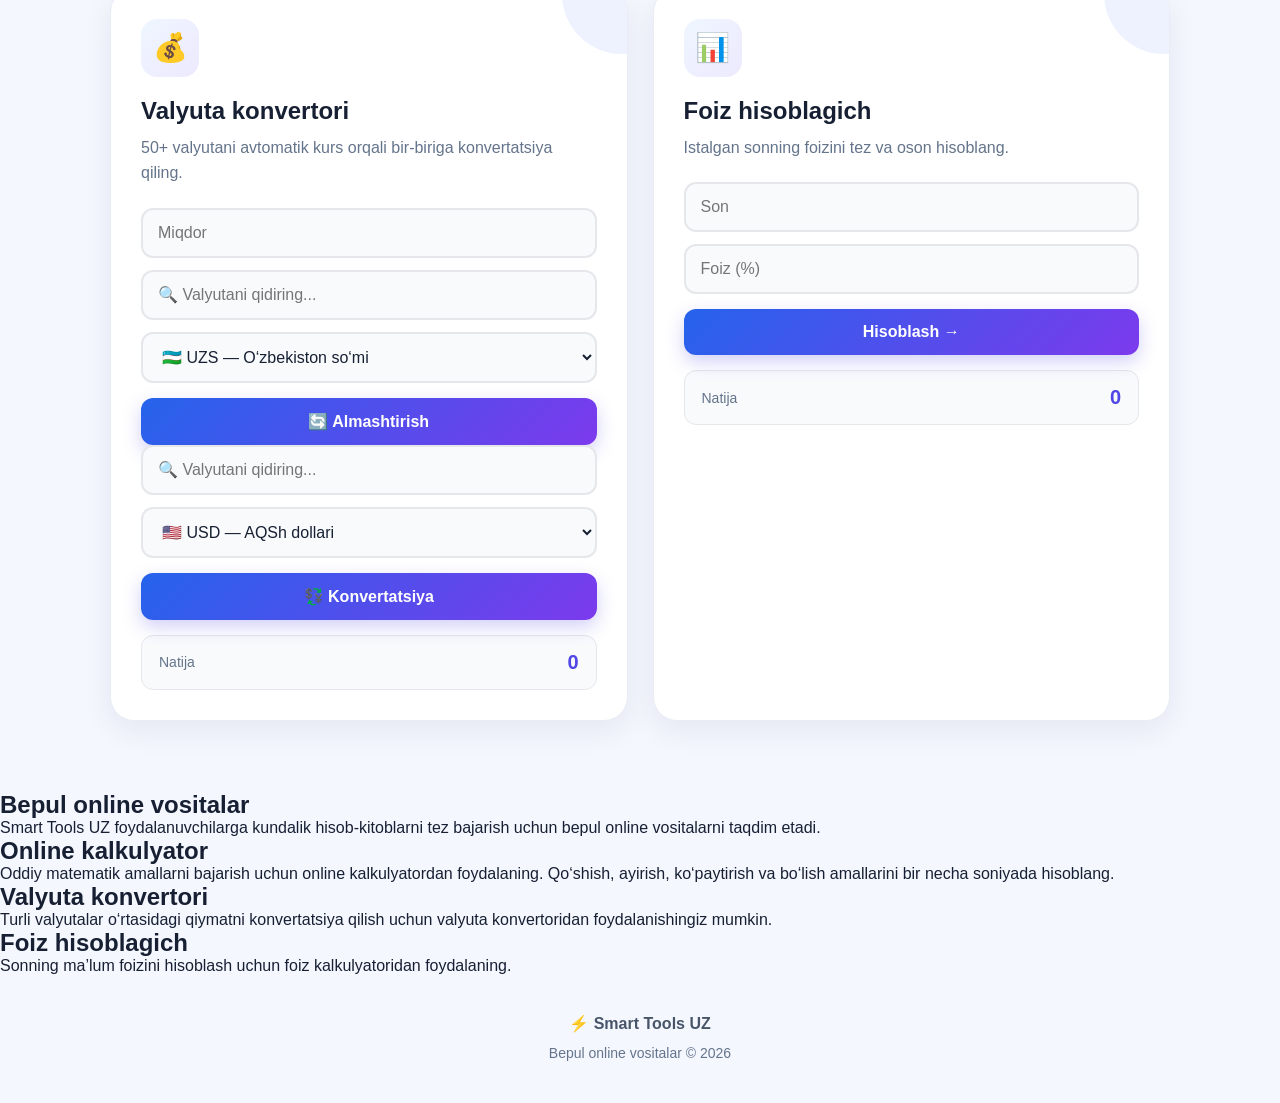
==== commit a50903c7: "Add files via upload" ====
--- a/index.html
+++ b/index.html
@@ -2,124 +2,249 @@
 <html lang="uz">
 <head>
 
-    <!-- Google Analytics 4 -->
-    <script async src="https://www.googletagmanager.com/gtag/js?id=G-W0XNLVGJKD"></script>
+    <!-- =========================
+         BASIC SEO
+    ========================== -->
+
+    <meta charset="UTF-8">
+
+    <meta name="viewport"
+          content="width=device-width, initial-scale=1.0">
+
+    <title>
+        Smart Tools UZ — Bepul Online Kalkulyatorlar va Konvertorlar
+    </title>
+
+    <meta name="description"
+          content="Smart Tools UZ — bepul online kalkulyator, foiz hisoblagich, valyuta konvertori, yosh hisoblagich, o‘lchov konvertori va parol generatori.">
+
+    <meta name="robots"
+          content="index, follow, max-image-preview:large">
+
+    <meta name="author"
+          content="Smart Tools UZ">
+
+    <meta name="theme-color"
+          content="#2563eb">
+
+    <!-- Canonical -->
+    <link rel="canonical"
+          href="https://sardorbek29092010-lgtm.github.io/smart-tools-uz/">
+
+    <!-- Sitemap -->
+    <link rel="sitemap"
+          type="application/xml"
+          href="https://sardorbek29092010-lgtm.github.io/smart-tools-uz/sitemap.xml">
+
+
+    <!-- =========================
+         OPEN GRAPH
+    ========================== -->
+
+    <meta property="og:type"
+          content="website">
+
+    <meta property="og:title"
+          content="Smart Tools UZ — Bepul Online Vositalar">
+
+    <meta property="og:description"
+          content="Kalkulyator, foiz hisoblagich, valyuta konvertori, yosh hisoblagich, o‘lchov konvertori va parol generatori.">
+
+    <meta property="og:url"
+          content="https://sardorbek29092010-lgtm.github.io/smart-tools-uz/">
+
+    <meta property="og:site_name"
+          content="Smart Tools UZ">
+
+    <meta property="og:locale"
+          content="uz_UZ">
+
+
+    <!-- =========================
+         TWITTER / SOCIAL
+    ========================== -->
+
+    <meta name="twitter:card"
+          content="summary">
+
+    <meta name="twitter:title"
+          content="Smart Tools UZ — Bepul Online Vositalar">
+
+    <meta name="twitter:description"
+          content="Kundalik foydalanish uchun bepul online vositalar.">
+
+
+    <!-- =========================
+         GOOGLE ANALYTICS
+    ========================== -->
+
+    <script async
+        src="https://www.googletagmanager.com/gtag/js?id=G-W0XNLVGJKD">
+    </script>
+
     <script>
         window.dataLayer = window.dataLayer || [];
-        function gtag(){dataLayer.push(arguments);}
+
+        function gtag() {
+            dataLayer.push(arguments);
+        }
+
         gtag('js', new Date());
 
         gtag('config', 'G-W0XNLVGJKD');
     </script>
 
-    <meta charset="UTF-8">
-    <meta name="viewport" content="width=device-width, initial-scale=1.0">
-
-    <title>Smart Tools UZ — Bepul Online Kalkulyator va Konvertorlar</title>
-
-    <meta name="description"
-        content="Smart Tools UZ — bepul online kalkulyator, foiz hisoblagich, valyuta konvertori, yosh hisoblagich, o‘lchov konvertori va parol generatori.">
-
-    
-
-    <meta name="author" content="Smart Tools UZ">
-
-    <meta name="robots" content="index, follow">
-
-    <link rel="canonical"
-        href="https://sardorbek29092010-lgtm.github.io/smart-tools-uz/">
-
-    <!-- Open Graph -->
-    <meta property="og:title"
-        content="Smart Tools UZ — Bepul Online Vositalar">
-
-    <meta property="og:description"
-        content="Kalkulyator, foiz hisoblagich, valyuta konvertori, yosh hisoblagich va boshqa bepul online vositalar.">
-
-    <meta property="og:type" content="website">
-
-    <meta property="og:url"
-        content="https://sardorbek29092010-lgtm.github.io/smart-tools-uz/">
-
-    <link rel="stylesheet" href="./style.css">
+
+    <!-- =========================
+         STRUCTURED DATA
+    ========================== -->
+
+    <script type="application/ld+json">
+    {
+        "@context": "https://schema.org",
+        "@type": "WebSite",
+        "name": "Smart Tools UZ",
+        "url": "https://sardorbek29092010-lgtm.github.io/smart-tools-uz/",
+        "description": "Bepul online kalkulyatorlar, konvertorlar va foydali vositalar.",
+        "inLanguage": "uz"
+    }
+    </script>
+
+
+    <!-- =========================
+         CSS
+    ========================== -->
+
+    <link rel="stylesheet"
+          href="./style.css">
 
 </head>
 
 
 <body>
-    <button class="theme-btn" onclick="darkMode()">
-    🌙
-</button>
-    <nav class="navbar">
-    <div class="nav-logo">⚡ Smart Tools UZ</div>
-
-    <div class="nav-links">
-        <a href="#bosh">Bosh sahifa</a>
-        <a href="#vositalar">Vositalar</a>
-        <a href="#haqida">Biz haqimizda</a>
-    </div>
-</nav>
-    <!-- HEADER -->
+
+    <!-- DARK MODE -->
+    <button
+        class="theme-btn"
+        onclick="darkMode()"
+        aria-label="Tungi rejimni yoqish">
+        🌙
+    </button>
+
+
+    <!-- =========================
+         NAVBAR
+    ========================== -->
+
+    <nav class="navbar"
+         aria-label="Asosiy navigatsiya">
+
+        <div class="nav-logo">
+            ⚡ Smart Tools UZ
+        </div>
+
+        <div class="nav-links">
+
+            <a href="#bosh">
+                Bosh sahifa
+            </a>
+
+            <a href="#vositalar">
+                Vositalar
+            </a>
+
+            <a href="#haqida">
+                Biz haqimizda
+            </a>
+
+        </div>
+
+    </nav>
+
+
+    <!-- =========================
+         HEADER
+    ========================== -->
+
     <header id="bosh">
+
         <div class="header-content">
 
-            <div class="logo">⚡ Smart Tools UZ</div>
-
-            <h1>Bepul foydali vositalar</h1>
+            <div class="logo">
+                ⚡ Smart Tools UZ
+            </div>
+
+            <h1>
+                Bepul Online Kalkulyatorlar va Foydali Vositalar
+            </h1>
 
             <p>
-                Kundalik kerak bo‘ladigan online vositalar —
-                tez, bepul va qulay.
+                Kundalik hayot, o‘qish va ish uchun kerak bo‘ladigan
+                bepul online vositalardan tez va qulay foydalaning.
             </p>
 
         </div>
+
     </header>
 
 
-    <!-- ASOSIY QISM -->
+    <!-- =========================
+         MAIN
+    ========================== -->
+
     <main>
-       <section class="seo-text">
-    <h2>Smart Tools UZ — bepul online vositalar</h2>
-
-    <p>
-        Smart Tools UZ — kundalik hisob-kitoblarni tez va qulay bajarish
-        uchun bepul online vositalar to‘plami. Saytda kalkulyator,
-        valyuta konvertori, foiz hisoblagich, yosh hisoblagich,
-        o‘lchov konvertori va parol generatoridan foydalanishingiz mumkin.
-    </p>
-
-    <h2>Valyuta konvertori</h2>
-
-    <p>
-        USD, EUR, RUB, UZS va boshqa ko‘plab valyutalarni bir-biriga
-        konvertatsiya qilish mumkin. Valyuta kurslari avtomatik
-        yangilanadi.
-    </p>
-
-    <h2>Online kalkulyator</h2>
-
-    <p>
-        Qo‘shish, ayirish, ko‘paytirish va bo‘lish kabi oddiy
-        hisob-kitoblarni tez bajaring.
-    </p>
-
-    <h2>Foiz hisoblagich</h2>
-
-    <p>
-        Istalgan sonning foizini tez va oson hisoblang.
-    </p>
-</section>
-        <section class="tools"  id="vositalar">
+
+
+        <!-- SEO TEXT -->
+
+        <section class="seo-intro">
+
+            <h2>
+                Smart Tools UZ — bepul online vositalar
+            </h2>
+
+            <p>
+                Smart Tools UZ orqali turli hisob-kitoblarni
+                internet orqali bepul bajarishingiz mumkin.
+                Saytda kalkulyator, foiz hisoblagich,
+                valyuta konvertori, yosh hisoblagich,
+                o‘lchov konvertori va parol generatori mavjud.
+            </p>
+
+            <p>
+                Hech qanday dastur o‘rnatmasdan,
+                telefon yoki kompyuter orqali vositalardan
+                foydalanishingiz mumkin.
+            </p>
+
+        </section>
+
+
+        <!-- =========================
+             TOOLS
+        ========================== -->
+
+        <section
+            class="tools"
+            id="vositalar"
+            aria-label="Smart Tools UZ vositalari">
+
 
             <!-- KALKULYATOR -->
+
             <div class="tool">
 
-                <div class="tool-icon">🧮</div>
-
-                <h2>Kalkulyator</h2>
+                <div class="tool-icon">
+                    🧮
+                </div>
+
+                <h2>
+                    Online kalkulyator
+                </h2>
 
                 <p>
-                    Oddiy hisob-kitoblarni tez va oson bajaring.
+                    Qo‘shish, ayirish, ko‘paytirish va
+                    bo‘lish amallarini tez bajaring.
                 </p>
 
                 <div class="tool-body">
@@ -128,28 +253,50 @@
                         type="number"
                         id="son1"
                         placeholder="1-son"
-                    >
-
-                    <select id="amal">
-                        <option value="+">＋ Qo‘shish</option>
-                        <option value="-">− Ayirish</option>
-                        <option value="*">× Ko‘paytirish</option>
-                        <option value="/">÷ Bo‘lish</option>
+                        aria-label="Birinchi son">
+
+                    <select
+                        id="amal"
+                        aria-label="Matematik amal">
+
+                        <option value="+">
+                            ＋ Qo‘shish
+                        </option>
+
+                        <option value="-">
+                            − Ayirish
+                        </option>
+
+                        <option value="*">
+                            × Ko‘paytirish
+                        </option>
+
+                        <option value="/">
+                            ÷ Bo‘lish
+                        </option>
+
                     </select>
 
                     <input
                         type="number"
                         id="son2"
                         placeholder="2-son"
-                    >
+                        aria-label="Ikkinchi son">
 
                     <button onclick="hisobla()">
                         Hisoblash →
                     </button>
 
                     <div class="result">
-                        <span>Natija</span>
-                        <strong id="natija">0</strong>
+
+                        <span>
+                            Natija
+                        </span>
+
+                        <strong id="natija">
+                            0
+                        </strong>
+
                     </div>
 
                 </div>
@@ -158,14 +305,20 @@
 
 
             <!-- KONVERTOR -->
+
             <div class="tool">
 
-                <div class="tool-icon">🔄</div>
-
-                <h2>Konvertor</h2>
+                <div class="tool-icon">
+                    🔄
+                </div>
+
+                <h2>
+                    O‘lchov konvertori
+                </h2>
 
                 <p>
-                    O‘lchov birliklarini bir-biriga o‘zgartiring.
+                    GB, MB, kilogramm va gramm birliklarini
+                    bir-biriga o‘zgartiring.
                 </p>
 
                 <div class="tool-body">
@@ -174,13 +327,28 @@
                         type="number"
                         id="miqdor"
                         placeholder="Miqdor"
-                    >
-
-                    <select id="birlik">
-                        <option value="gbmb">GB → MB</option>
-                        <option value="mbgb">MB → GB</option>
-                        <option value="kggram">KG → Gram</option>
-                        <option value="gramkg">Gram → KG</option>
+                        aria-label="Konvertor miqdori">
+
+                    <select
+                        id="birlik"
+                        aria-label="Konvertatsiya turi">
+
+                        <option value="gbmb">
+                            GB → MB
+                        </option>
+
+                        <option value="mbgb">
+                            MB → GB
+                        </option>
+
+                        <option value="kggram">
+                            KG → Gram
+                        </option>
+
+                        <option value="gramkg">
+                            Gram → KG
+                        </option>
+
                     </select>
 
                     <button onclick="konvertor()">
@@ -188,8 +356,15 @@
                     </button>
 
                     <div class="result">
-                        <span>Natija</span>
-                        <strong id="konvertorNatija">0</strong>
+
+                        <span>
+                            Natija
+                        </span>
+
+                        <strong id="konvertorNatija">
+                            0
+                        </strong>
+
                     </div>
 
                 </div>
@@ -198,14 +373,20 @@
 
 
             <!-- YOSH HISOBLAGICH -->
+
             <div class="tool">
 
-                <div class="tool-icon">🎂</div>
-
-                <h2>Yosh hisoblagich</h2>
+                <div class="tool-icon">
+                    🎂
+                </div>
+
+                <h2>
+                    Yosh hisoblagich
+                </h2>
 
                 <p>
-                    Tug‘ilgan sanangiz orqali yoshingizni hisoblang.
+                    Tug‘ilgan sanangizni kiriting va
+                    yoshingizni hisoblang.
                 </p>
 
                 <div class="tool-body">
@@ -213,15 +394,22 @@
                     <input
                         type="date"
                         id="tugilganSana"
-                    >
+                        aria-label="Tug‘ilgan sana">
 
                     <button onclick="yoshHisobla()">
                         Yoshimni hisoblash →
                     </button>
 
                     <div class="result">
-                        <span>Natija</span>
-                        <strong id="yoshNatija">—</strong>
+
+                        <span>
+                            Natija
+                        </span>
+
+                        <strong id="yoshNatija">
+                            —
+                        </strong>
+
                     </div>
 
                 </div>
@@ -230,14 +418,20 @@
 
 
             <!-- PAROL GENERATOR -->
+
             <div class="tool">
 
-                <div class="tool-icon">🔐</div>
-
-                <h2>Parol generator</h2>
+                <div class="tool-icon">
+                    🔐
+                </div>
+
+                <h2>
+                    Parol generator
+                </h2>
 
                 <p>
-                    Tasodifiy kuchli parol yarating.
+                    Tasodifiy parol yarating va
+                    uni nusxalab oling.
                 </p>
 
                 <div class="tool-body">
@@ -249,269 +443,351 @@
                         min="6"
                         max="30"
                         placeholder="Parol uzunligi"
-                    >
+                        aria-label="Parol uzunligi">
 
                     <button onclick="parolYarat()">
                         🔑 Parol yaratish
                     </button>
 
-                   <div class="password-box">
-    <input
-        type="text"
-        id="parolNatija"
-        readonly
-        placeholder="Parol shu yerda chiqadi"
-    >
-
-    <button onclick="parolNusxala()">
-        📋 Nusxalash
-    </button>
-</div> 
+                    <div class="password-box">
+
+                        <input
+                            type="text"
+                            id="parolNatija"
+                            readonly
+                            placeholder="Parol shu yerda chiqadi"
+                            aria-label="Yaratilgan parol">
+
+                        <button onclick="parolNusxala()">
+                            📋 Nusxalash
+                        </button>
+
+                    </div>
 
                 </div>
 
             </div>
-            <!-- 💰 VALYUTA KONVERTORI -->
-<div class="tool">
-
-    <div class="tool-icon">💰</div>
-
-    <h2>Valyuta konvertori</h2>
-
-    <p>
-        50+ valyutani avtomatik kurs bilan bir-biriga o‘giring.
-    </p>
-
-    <div class="tool-body">
-
-        <!-- MIQDOR -->
-        <input
-            type="number"
-            id="valyutaMiqdor"
-            placeholder="Miqdor"
-            min="0"
-            step="any"
-        >
-
-        <!-- QIDIRUV: 1-VALYUTA -->
-        <input
-            type="text"
-            id="fromSearch"
-            placeholder="🔍 Valyutani qidiring..."
-            autocomplete="off"
-            oninput="valyutaQidir('fromSearch', 'valyutaFrom')"
-        >
-
-        <!-- 1-VALYUTA -->
-        <select id="valyutaFrom">
-
-            <option value="UZS">🇺🇿 UZS — O‘zbekiston so‘mi</option>
-            <option value="USD">🇺🇸 USD — AQSh dollari</option>
-            <option value="EUR">🇪🇺 EUR — Yevro</option>
-            <option value="RUB">🇷🇺 RUB — Rossiya rubli</option>
-            <option value="GBP">🇬🇧 GBP — Britaniya funti</option>
-            <option value="CNY">🇨🇳 CNY — Xitoy yuani</option>
-            <option value="JPY">🇯🇵 JPY — Yaponiya iyenasi</option>
-            <option value="KRW">🇰🇷 KRW — Janubiy Koreya voni</option>
-            <option value="KZT">🇰🇿 KZT — Qozog‘iston tengesi</option>
-            <option value="TRY">🇹🇷 TRY — Turkiya lirasi</option>
-            <option value="AED">🇦🇪 AED — BAA dirhami</option>
-            <option value="SAR">🇸🇦 SAR — Saudiya riyali</option>
-            <option value="INR">🇮🇳 INR — Hindiston rupiyasi</option>
-            <option value="PKR">🇵🇰 PKR — Pokiston rupiyasi</option>
-            <option value="CAD">🇨🇦 CAD — Kanada dollari</option>
-            <option value="AUD">🇦🇺 AUD — Avstraliya dollari</option>
-            <option value="NZD">🇳🇿 NZD — Yangi Zelandiya dollari</option>
-            <option value="CHF">🇨🇭 CHF — Shveytsariya franki</option>
-            <option value="SEK">🇸🇪 SEK — Shvetsiya kronasi</option>
-            <option value="NOK">🇳🇴 NOK — Norvegiya kronasi</option>
-            <option value="DKK">🇩🇰 DKK — Daniya kronasi</option>
-            <option value="PLN">🇵🇱 PLN — Polsha zlotisi</option>
-            <option value="CZK">🇨🇿 CZK — Chex kronasi</option>
-            <option value="HUF">🇭🇺 HUF — Vengriya forinti</option>
-            <option value="RON">🇷🇴 RON — Ruminiya leyi</option>
-            <option value="BGN">🇧🇬 BGN — Bolgariya levi</option>
-            <option value="UAH">🇺🇦 UAH — Ukraina grivnasi</option>
-            <option value="GEL">🇬🇪 GEL — Gruziya larisi</option>
-            <option value="AZN">🇦🇿 AZN — Ozarbayjon manati</option>
-            <option value="AMD">🇦🇲 AMD — Armaniston drami</option>
-            <option value="ILS">🇮🇱 ILS — Isroil shekeli</option>
-            <option value="EGP">🇪🇬 EGP — Misr funti</option>
-            <option value="ZAR">🇿🇦 ZAR — Janubiy Afrika randi</option>
-            <option value="BRL">🇧🇷 BRL — Braziliya reali</option>
-            <option value="MXN">🇲🇽 MXN — Meksika pesosi</option>
-            <option value="ARS">🇦🇷 ARS — Argentina pesosi</option>
-            <option value="CLP">🇨🇱 CLP — Chili pesosi</option>
-            <option value="COP">🇨🇴 COP — Kolumbiya pesosi</option>
-            <option value="PEN">🇵🇪 PEN — Peru soli</option>
-            <option value="ISK">🇮🇸 ISK — Islandiya kronasi</option>
-            <option value="RSD">🇷🇸 RSD — Serbiya dinori</option>
-            <option value="BAM">🇧🇦 BAM — Bosniya markasi</option>
-            <option value="MAD">🇲🇦 MAD — Marokash dirhami</option>
-            <option value="TND">🇹🇳 TND — Tunis dinori</option>
-            <option value="DZD">🇩🇿 DZD — Jazoir dinori</option>
-            <option value="NGN">🇳🇬 NGN — Nigeriya nayrasi</option>
-            <option value="KES">🇰🇪 KES — Keniya shillingi</option>
-            <option value="THB">🇹🇭 THB — Tailand bati</option>
-            <option value="VND">🇻🇳 VND — Vetnam dongi</option>
-            <option value="MYR">🇲🇾 MYR — Malayziya ringgiti</option>
-            <option value="SGD">🇸🇬 SGD — Singapur dollari</option>
-            <option value="HKD">🇭🇰 HKD — Gonkong dollari</option>
-            <option value="PHP">🇵🇭 PHP — Filippin pesosi</option>
-            <option value="IDR">🇮🇩 IDR — Indoneziya rupiyasi</option>
-
-        </select>
-
-
-        <!-- ALMASHTIRISH -->
-        <button
-            type="button"
-            onclick="valyutaAlmashtir()"
-        >
-            🔄 Almashtirish
-        </button>
-
-
-        <!-- QIDIRUV: 2-VALYUTA -->
-        <input
-            type="text"
-            id="toSearch"
-            placeholder="🔍 Valyutani qidiring..."
-            autocomplete="off"
-            oninput="valyutaQidir('toSearch', 'valyutaTo')"
-        >
-
-        <!-- 2-VALYUTA -->
-        <select id="valyutaTo">
-
-            <option value="UZS">🇺🇿 UZS — O‘zbekiston so‘mi</option>
-            <option value="USD" selected>🇺🇸 USD — AQSh dollari</option>
-            <option value="EUR">🇪🇺 EUR — Yevro</option>
-            <option value="RUB">🇷🇺 RUB — Rossiya rubli</option>
-            <option value="GBP">🇬🇧 GBP — Britaniya funti</option>
-            <option value="CNY">🇨🇳 CNY — Xitoy yuani</option>
-            <option value="JPY">🇯🇵 JPY — Yaponiya iyenasi</option>
-            <option value="KRW">🇰🇷 KRW — Janubiy Koreya voni</option>
-            <option value="KZT">🇰🇿 KZT — Qozog‘iston tengesi</option>
-            <option value="TRY">🇹🇷 TRY — Turkiya lirasi</option>
-            <option value="AED">🇦🇪 AED — BAA dirhami</option>
-            <option value="SAR">🇸🇦 SAR — Saudiya riyali</option>
-            <option value="INR">🇮🇳 INR — Hindiston rupiyasi</option>
-            <option value="PKR">🇵🇰 PKR — Pokiston rupiyasi</option>
-            <option value="CAD">🇨🇦 CAD — Kanada dollari</option>
-            <option value="AUD">🇦🇺 AUD — Avstraliya dollari</option>
-            <option value="NZD">🇳🇿 NZD — Yangi Zelandiya dollari</option>
-            <option value="CHF">🇨🇭 CHF — Shveytsariya franki</option>
-            <option value="SEK">🇸🇪 SEK — Shvetsiya kronasi</option>
-            <option value="NOK">🇳🇴 NOK — Norvegiya kronasi</option>
-            <option value="DKK">🇩🇰 DKK — Daniya kronasi</option>
-            <option value="PLN">🇵🇱 PLN — Polsha zlotisi</option>
-            <option value="CZK">🇨🇿 CZK — Chex kronasi</option>
-            <option value="HUF">🇭🇺 HUF — Vengriya forinti</option>
-            <option value="RON">🇷🇴 RON — Ruminiya leyi</option>
-            <option value="BGN">🇧🇬 BGN — Bolgariya levi</option>
-            <option value="UAH">🇺🇦 UAH — Ukraina grivnasi</option>
-            <option value="GEL">🇬🇪 GEL — Gruziya larisi</option>
-            <option value="AZN">🇦🇿 AZN — Ozarbayjon manati</option>
-            <option value="AMD">🇦🇲 AMD — Armaniston drami</option>
-            <option value="ILS">🇮🇱 ILS — Isroil shekeli</option>
-            <option value="EGP">🇪🇬 EGP — Misr funti</option>
-            <option value="ZAR">🇿🇦 ZAR — Janubiy Afrika randi</option>
-            <option value="BRL">🇧🇷 BRL — Braziliya reali</option>
-            <option value="MXN">🇲🇽 MXN — Meksika pesosi</option>
-            <option value="ARS">🇦🇷 ARS — Argentina pesosi</option>
-            <option value="CLP">🇨🇱 CLP — Chili pesosi</option>
-            <option value="COP">🇨🇴 COP — Kolumbiya pesosi</option>
-            <option value="PEN">🇵🇪 PEN — Peru soli</option>
-            <option value="ISK">🇮🇸 ISK — Islandiya kronasi</option>
-            <option value="RSD">🇷🇸 RSD — Serbiya dinori</option>
-            <option value="BAM">🇧🇦 BAM — Bosniya markasi</option>
-            <option value="MAD">🇲🇦 MAD — Marokash dirhami</option>
-            <option value="TND">🇹🇳 TND — Tunis dinori</option>
-            <option value="DZD">🇩🇿 DZD — Jazoir dinori</option>
-            <option value="NGN">🇳🇬 NGN — Nigeriya nayrasi</option>
-            <option value="KES">🇰🇪 KES — Keniya shillingi</option>
-            <option value="THB">🇹🇭 THB — Tailand bati</option>
-            <option value="VND">🇻🇳 VND — Vetnam dongi</option>
-            <option value="MYR">🇲🇾 MYR — Malayziya ringgiti</option>
-            <option value="SGD">🇸🇬 SGD — Singapur dollari</option>
-            <option value="HKD">🇭🇰 HKD — Gonkong dollari</option>
-            <option value="PHP">🇵🇭 PHP — Filippin pesosi</option>
-            <option value="IDR">🇮🇩 IDR — Indoneziya rupiyasi</option>
-
-        </select>
-
-
-        <!-- HISOBLASH -->
-        <button
-            type="button"
-            onclick="valyutaHisobla()"
-        >
-            💱 Konvertatsiya
-        </button>
-
-
-        <!-- NATIJA -->
-        <div class="result">
-
-            <span>Natija</span>
-
-            <strong id="valyutaNatija">
-                0
-            </strong>
-
-        </div>
-
-    </div>
-
-</div>
-         <!-- FOIZ HISOBLAGICH -->
-<div class="tool">
-
-    <div class="tool-icon">📊</div>
-
-    <h2>Foiz hisoblagich</h2>
-
-    <p>
-        Sonning foizini tez va oson hisoblang.
-    </p>
-
-    <div class="tool-body">
-
-        <input
-            type="number"
-            id="foizSon"
-            placeholder="Son"
-        >
-
-        <input
-            type="number"
-            id="foizMiqdor"
-            placeholder="Foiz (%)"
-        >
-
-        <button onclick="foizHisobla()">
-            Hisoblash →
-        </button>
-
-        <div class="result">
-            <span>Natija</span>
-            <strong id="foizNatija">0</strong>
-        </div>
-
-    </div>
-
-</div>   
+
+
+            <!-- VALYUTA -->
+
+            <div class="tool">
+
+                <div class="tool-icon">
+                    💰
+                </div>
+
+                <h2>
+                    Valyuta konvertori
+                </h2>
+
+                <p>
+                    50+ valyutani avtomatik kurs orqali
+                    bir-biriga konvertatsiya qiling.
+                </p>
+
+                <div class="tool-body">
+
+                    <input
+                        type="number"
+                        id="valyutaMiqdor"
+                        placeholder="Miqdor"
+                        min="0"
+                        step="any"
+                        aria-label="Valyuta miqdori">
+
+
+                    <input
+                        type="text"
+                        id="fromSearch"
+                        placeholder="🔍 Valyutani qidiring..."
+                        autocomplete="off"
+                        oninput="valyutaQidir('fromSearch', 'valyutaFrom')"
+                        aria-label="Birinchi valyutani qidirish">
+
+
+                    <select
+                        id="valyutaFrom"
+                        aria-label="Birinchi valyuta">
+
+                        <option value="UZS">
+                            🇺🇿 UZS — O‘zbekiston so‘mi
+                        </option>
+
+                        <option value="USD">
+                            🇺🇸 USD — AQSh dollari
+                        </option>
+
+                        <option value="EUR">
+                            🇪🇺 EUR — Yevro
+                        </option>
+
+                        <option value="RUB">
+                            🇷🇺 RUB — Rossiya rubli
+                        </option>
+
+                        <option value="GBP">
+                            🇬🇧 GBP — Britaniya funti
+                        </option>
+
+                        <option value="CNY">
+                            🇨🇳 CNY — Xitoy yuani
+                        </option>
+
+                        <option value="JPY">
+                            🇯🇵 JPY — Yaponiya iyenasi
+                        </option>
+
+                        <option value="KRW">
+                            🇰🇷 KRW — Janubiy Koreya voni
+                        </option>
+
+                        <option value="KZT">
+                            🇰🇿 KZT — Qozog‘iston tengesi
+                        </option>
+
+                        <option value="TRY">
+                            🇹🇷 TRY — Turkiya lirasi
+                        </option>
+
+                        <option value="AED">
+                            🇦🇪 AED — BAA dirhami
+                        </option>
+
+                        <option value="SAR">
+                            🇸🇦 SAR — Saudiya riyali
+                        </option>
+
+                        <option value="INR">
+                            🇮🇳 INR — Hindiston rupiyasi
+                        </option>
+
+                        <option value="CAD">
+                            🇨🇦 CAD — Kanada dollari
+                        </option>
+
+                        <option value="AUD">
+                            🇦🇺 AUD — Avstraliya dollari
+                        </option>
+
+                        <option value="CHF">
+                            🇨🇭 CHF — Shveytsariya franki
+                        </option>
+
+                    </select>
+
+
+                    <button
+                        type="button"
+                        onclick="valyutaAlmashtir()">
+
+                        🔄 Almashtirish
+
+                    </button>
+
+
+                    <input
+                        type="text"
+                        id="toSearch"
+                        placeholder="🔍 Valyutani qidiring..."
+                        autocomplete="off"
+                        oninput="valyutaQidir('toSearch', 'valyutaTo')"
+                        aria-label="Ikkinchi valyutani qidirish">
+
+
+                    <select
+                        id="valyutaTo"
+                        aria-label="Ikkinchi valyuta">
+
+                        <option value="UZS">
+                            🇺🇿 UZS — O‘zbekiston so‘mi
+                        </option>
+
+                        <option value="USD" selected>
+                            🇺🇸 USD — AQSh dollari
+                        </option>
+
+                        <option value="EUR">
+                            🇪🇺 EUR — Yevro
+                        </option>
+
+                        <option value="RUB">
+                            🇷🇺 RUB — Rossiya rubli
+                        </option>
+
+                        <option value="GBP">
+                            🇬🇧 GBP — Britaniya funti
+                        </option>
+
+                        <option value="CNY">
+                            🇨🇳 CNY — Xitoy yuani
+                        </option>
+
+                        <option value="JPY">
+                            🇯🇵 JPY — Yaponiya iyenasi
+                        </option>
+
+                        <option value="KZT">
+                            🇰🇿 KZT — Qozog‘iston tengesi
+                        </option>
+
+                        <option value="TRY">
+                            🇹🇷 TRY — Turkiya lirasi
+                        </option>
+
+                        <option value="AED">
+                            🇦🇪 AED — BAA dirhami
+                        </option>
+
+                        <option value="SAR">
+                            🇸🇦 SAR — Saudiya riyali
+                        </option>
+
+                    </select>
+
+
+                    <button
+                        type="button"
+                        onclick="valyutaHisobla()">
+
+                        💱 Konvertatsiya
+
+                    </button>
+
+
+                    <div class="result">
+
+                        <span>
+                            Natija
+                        </span>
+
+                        <strong id="valyutaNatija">
+                            0
+                        </strong>
+
+                    </div>
+
+                </div>
+
+            </div>
+
+
+            <!-- FOIZ -->
+
+            <div class="tool">
+
+                <div class="tool-icon">
+                    📊
+                </div>
+
+                <h2>
+                    Foiz hisoblagich
+                </h2>
+
+                <p>
+                    Istalgan sonning foizini tez va
+                    oson hisoblang.
+                </p>
+
+                <div class="tool-body">
+
+                    <input
+                        type="number"
+                        id="foizSon"
+                        placeholder="Son"
+                        aria-label="Son">
+
+                    <input
+                        type="number"
+                        id="foizMiqdor"
+                        placeholder="Foiz (%)"
+                        aria-label="Foiz miqdori">
+
+                    <button onclick="foizHisobla()">
+                        Hisoblash →
+                    </button>
+
+                    <div class="result">
+
+                        <span>
+                            Natija
+                        </span>
+
+                        <strong id="foizNatija">
+                            0
+                        </strong>
+
+                    </div>
+
+                </div>
+
+            </div>
+
 
         </section>
 
+
+        <!-- =========================
+             SEO INFORMATION
+        ========================== -->
+
+        <section class="seo-content">
+
+            <h2>
+                Bepul online vositalar
+            </h2>
+
+            <p>
+                Smart Tools UZ foydalanuvchilarga kundalik
+                hisob-kitoblarni tez bajarish uchun bepul
+                online vositalarni taqdim etadi.
+            </p>
+
+            <h2>
+                Online kalkulyator
+            </h2>
+
+            <p>
+                Oddiy matematik amallarni bajarish uchun
+                online kalkulyatordan foydalaning.
+                Qo‘shish, ayirish, ko‘paytirish va bo‘lish
+                amallarini bir necha soniyada hisoblang.
+            </p>
+
+            <h2>
+                Valyuta konvertori
+            </h2>
+
+            <p>
+                Turli valyutalar o‘rtasidagi qiymatni
+                konvertatsiya qilish uchun valyuta
+                konvertoridan foydalanishingiz mumkin.
+            </p>
+
+            <h2>
+                Foiz hisoblagich
+            </h2>
+
+            <p>
+                Sonning ma’lum foizini hisoblash uchun
+                foiz kalkulyatoridan foydalaning.
+            </p>
+
+        </section>
+
+
     </main>
 
 
-    <!-- FOOTER -->
+    <!-- =========================
+         FOOTER
+    ========================== -->
+
     <footer id="haqida">
 
-        <p>⚡ Smart Tools UZ</p>
+        <p>
+            ⚡ Smart Tools UZ
+        </p>
 
         <span>
             Bepul online vositalar © 2026
@@ -520,7 +796,9 @@
     </footer>
 
 
-    <script src="script.js"></script>
+    <!-- JAVASCRIPT -->
+
+    <script src="./script.js"></script>
 
 </body>
 </html>
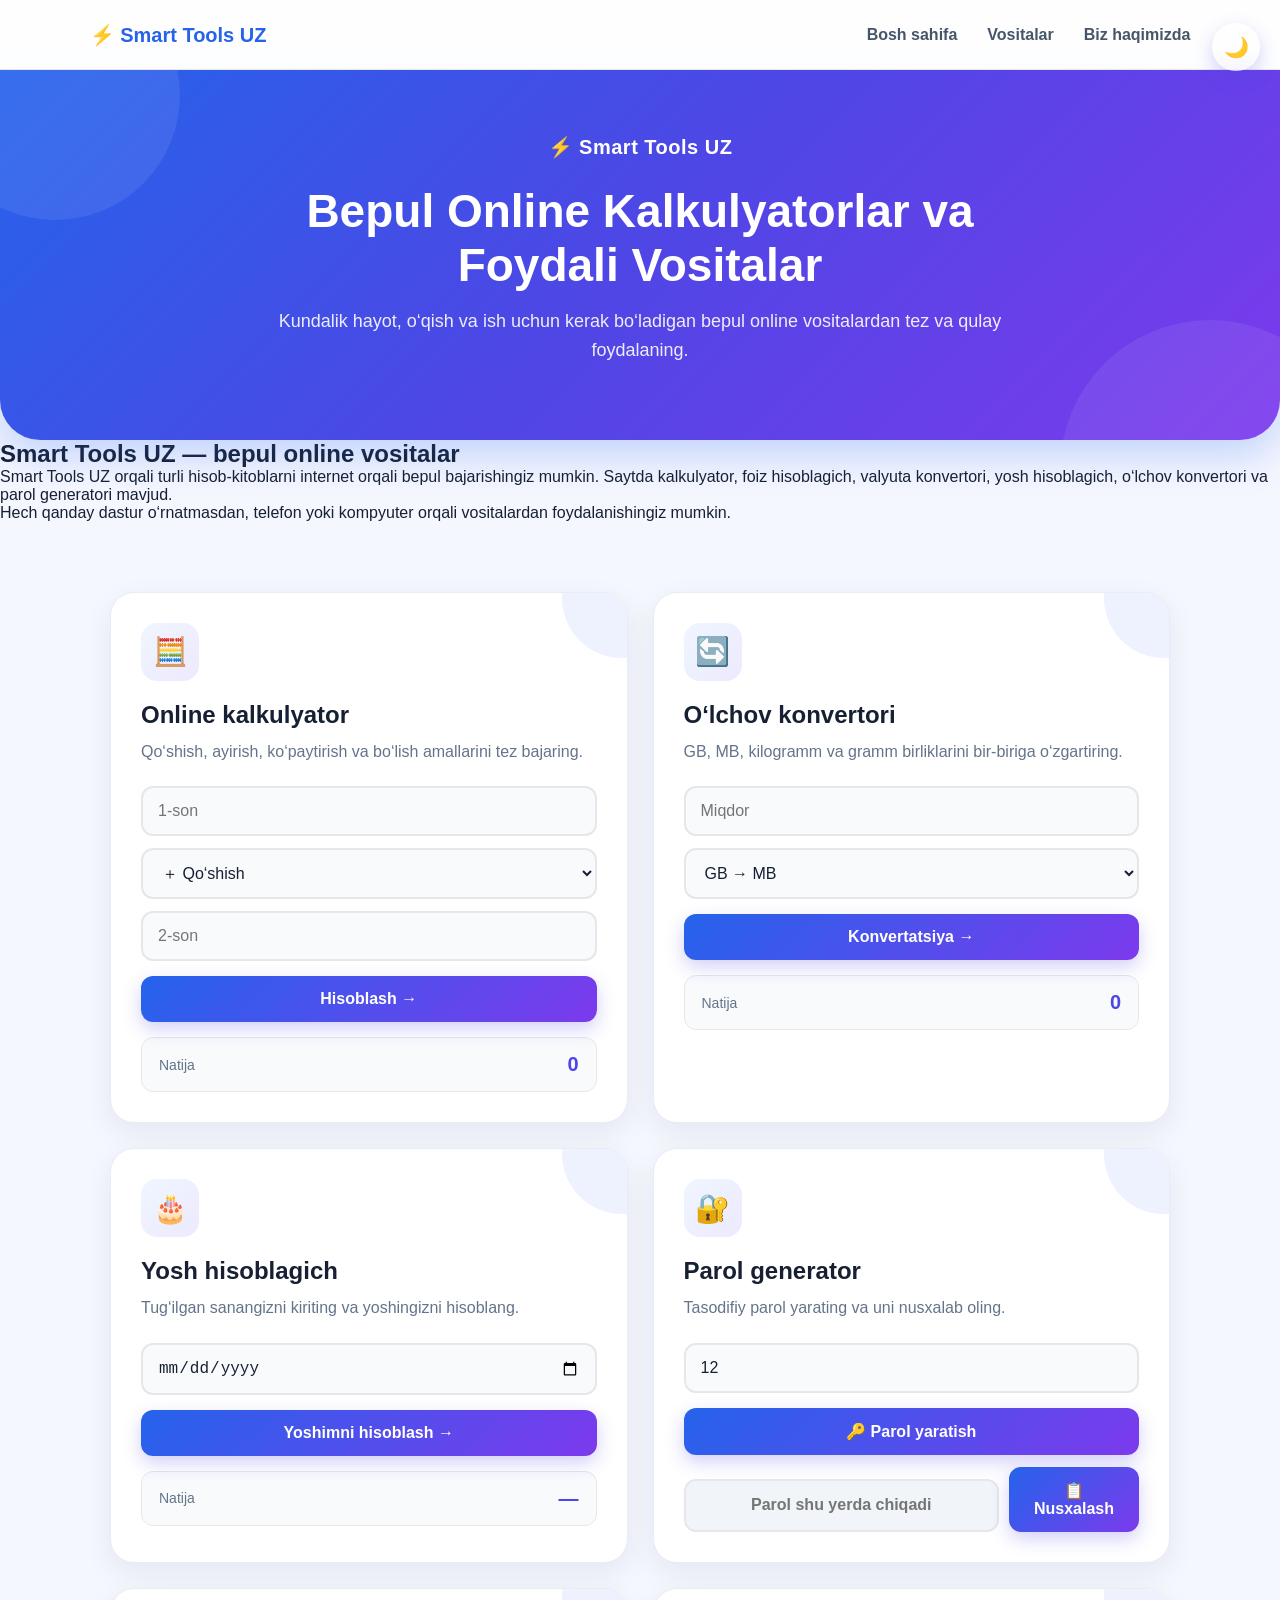
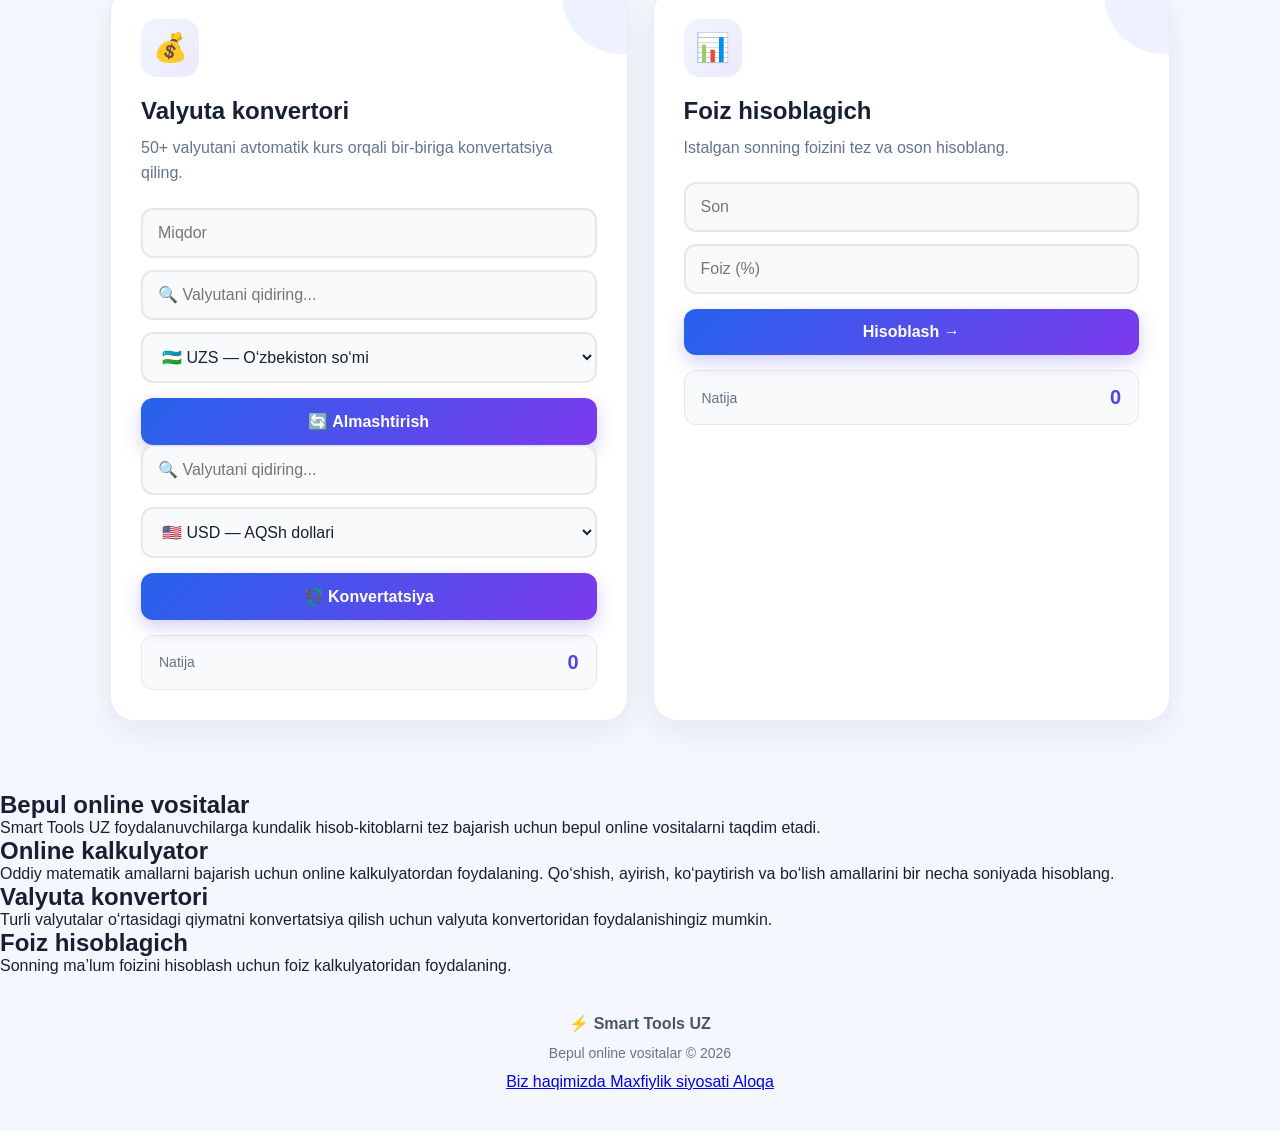
==== commit e8e0f84b: "Add files via upload" ====
--- a/index.html
+++ b/index.html
@@ -785,15 +785,31 @@
 
     <footer id="haqida">
 
-        <p>
-            ⚡ Smart Tools UZ
-        </p>
-
-        <span>
-            Bepul online vositalar © 2026
-        </span>
-
-    </footer>
+    <p>
+        ⚡ Smart Tools UZ
+    </p>
+
+    <span>
+        Bepul online vositalar © 2026
+    </span>
+
+    <div class="footer-links">
+
+        <a href="about.html">
+            Biz haqimizda
+        </a>
+
+        <a href="privacy.html">
+            Maxfiylik siyosati
+        </a>
+
+        <a href="contact.html">
+            Aloqa
+        </a>
+
+    </div>
+
+</footer>
 
 
     <!-- JAVASCRIPT -->
